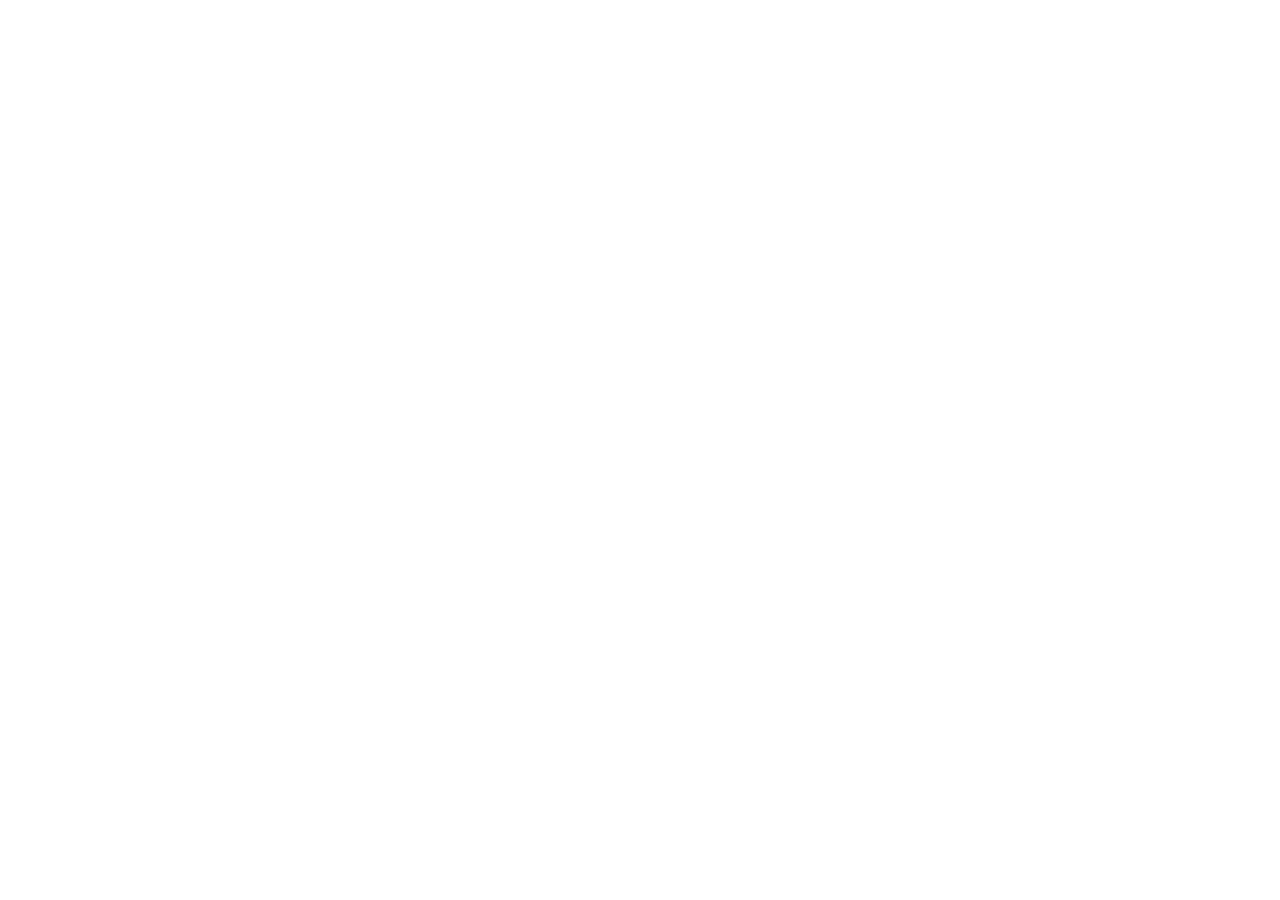
==== index.html @ b1fdbb2f "Publicar landing page Profinancis" ====
<!doctype html>
<html lang="es">
  <head>
    <meta charset="UTF-8" />
    <meta name="viewport" content="width=device-width, initial-scale=1.0" />
    <meta name="description" content="PROFINANCIS ofrece creditos, libranza, soluciones para docentes y pensionados, asesoria financiera y atencion personalizada en Barranquilla." />
    <meta name="theme-color" content="#6E35FF" />
    <meta property="og:title" content="PROFINANCIS | Soluciones financieras personalizadas" />
    <meta property="og:description" content="Haz realidad tus planes financieros con credito, asesoria y acompanamiento especializado." />
    <meta property="og:type" content="website" />
    <meta property="og:url" content="https://profinancis.com/" />
    <meta property="og:image" content="https://profinancis.com/profinancis-logo.png" />
    <meta property="og:site_name" content="PROFINANCIS" />
    <meta name="twitter:card" content="summary_large_image" />
    <meta name="twitter:title" content="PROFINANCIS | Soluciones financieras" />
    <meta name="twitter:description" content="Creditos, libranza y asesoria financiera personalizada para avanzar con confianza." />
    <meta name="twitter:image" content="https://profinancis.com/profinancis-logo.png" />
    <link rel="canonical" href="https://profinancis.com/" />
    <link rel="manifest" href="/LandingProfinancis/manifest.webmanifest" />
    <link rel="apple-touch-icon" href="/LandingProfinancis/profinancis-logo.png" />
    <link rel="icon" type="image/png" href="/LandingProfinancis/profinancis-logo.png" />
    <title>PROFINANCIS | Soluciones financieras</title>
    <script type="module" crossorigin src="/LandingProfinancis/assets/index-Ww2gBwvj.js"></script>
    <link rel="stylesheet" crossorigin href="/LandingProfinancis/assets/index-DFXgaShX.css">
  </head>
  <body>
    <div id="root"></div>
  </body>
</html>
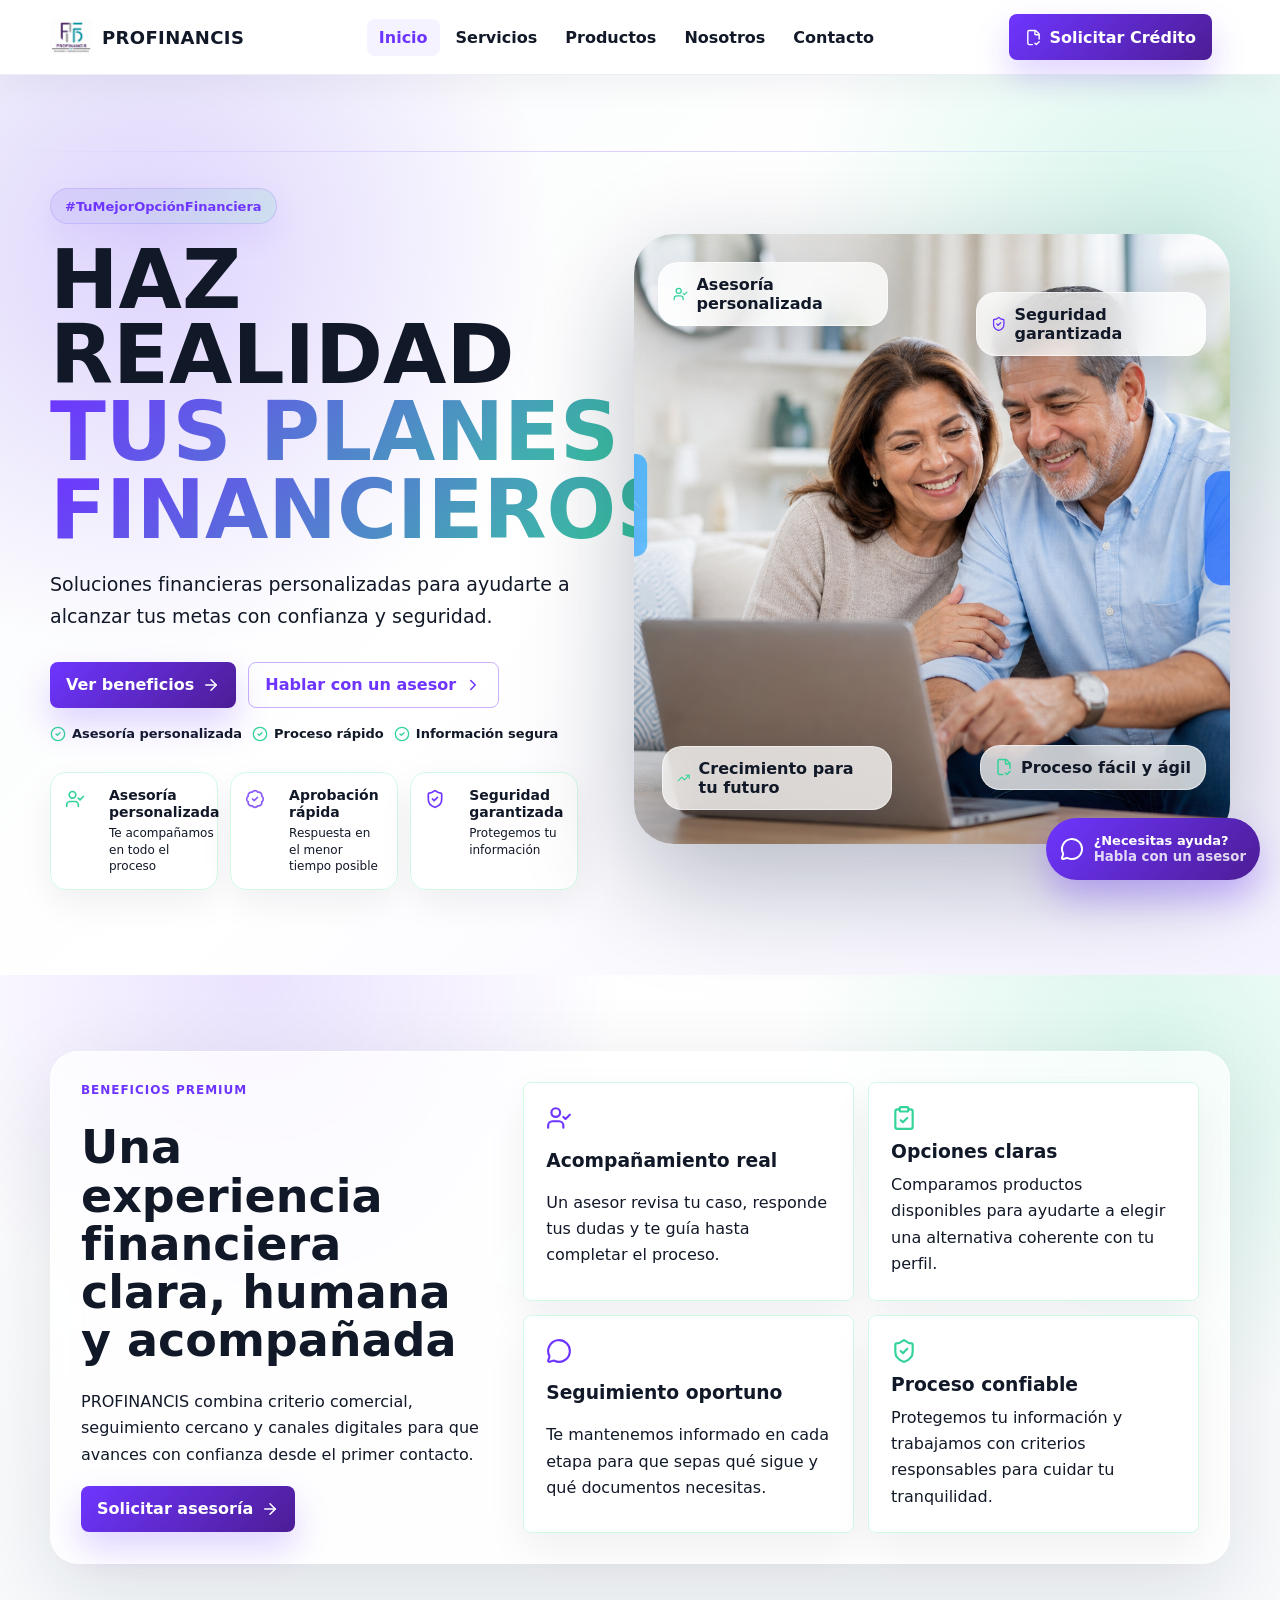
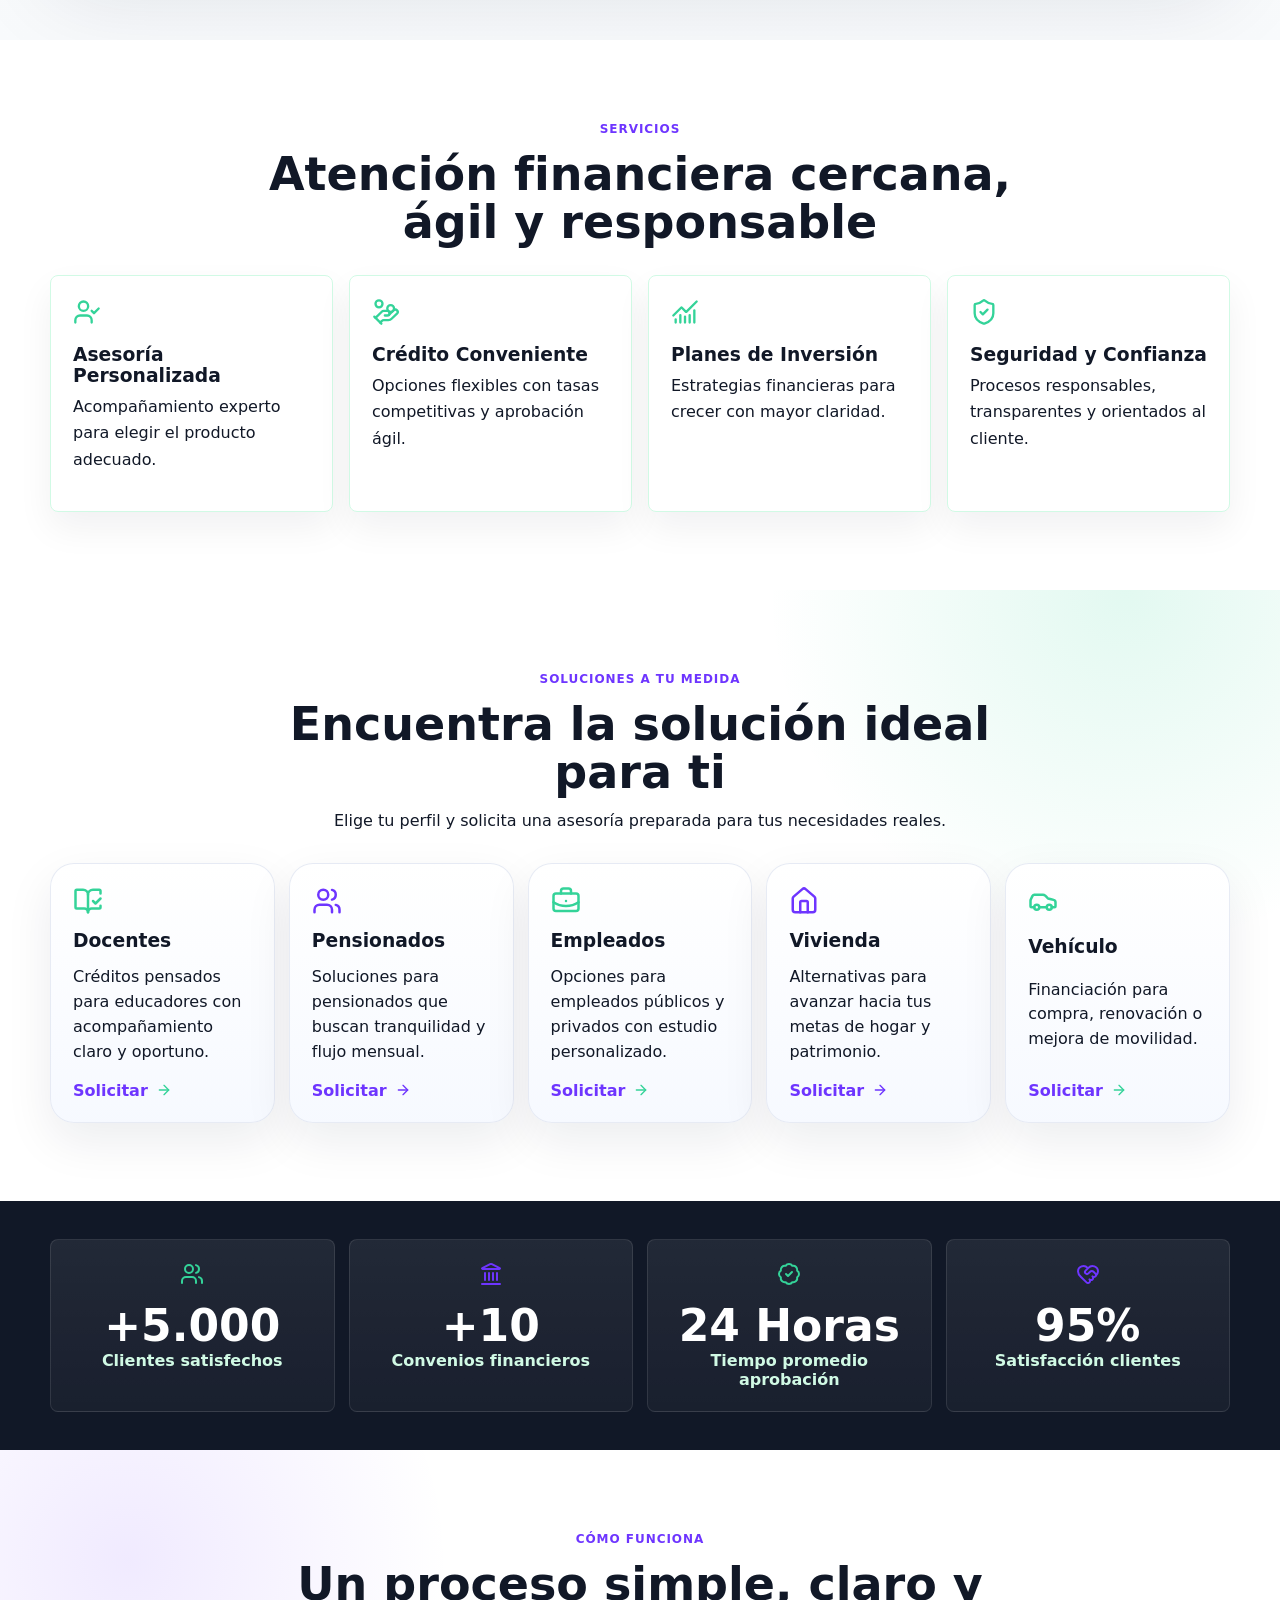
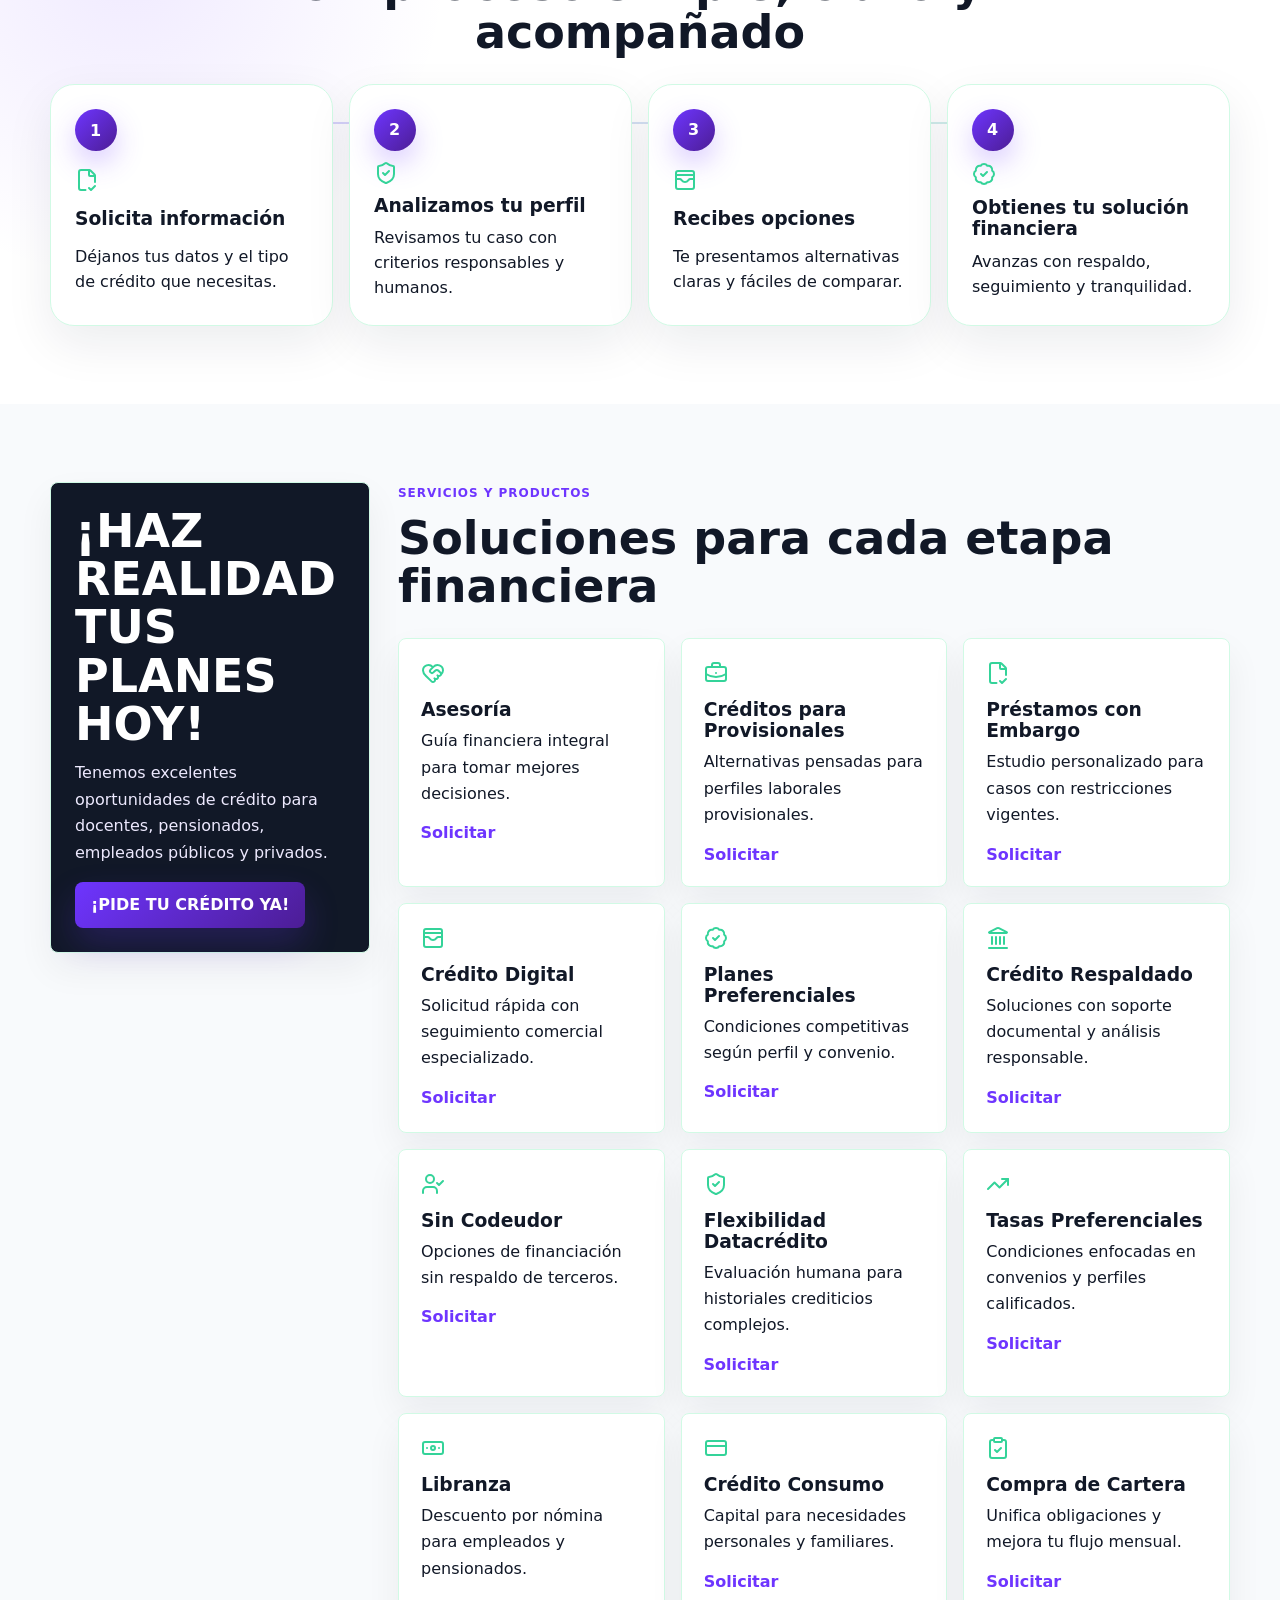
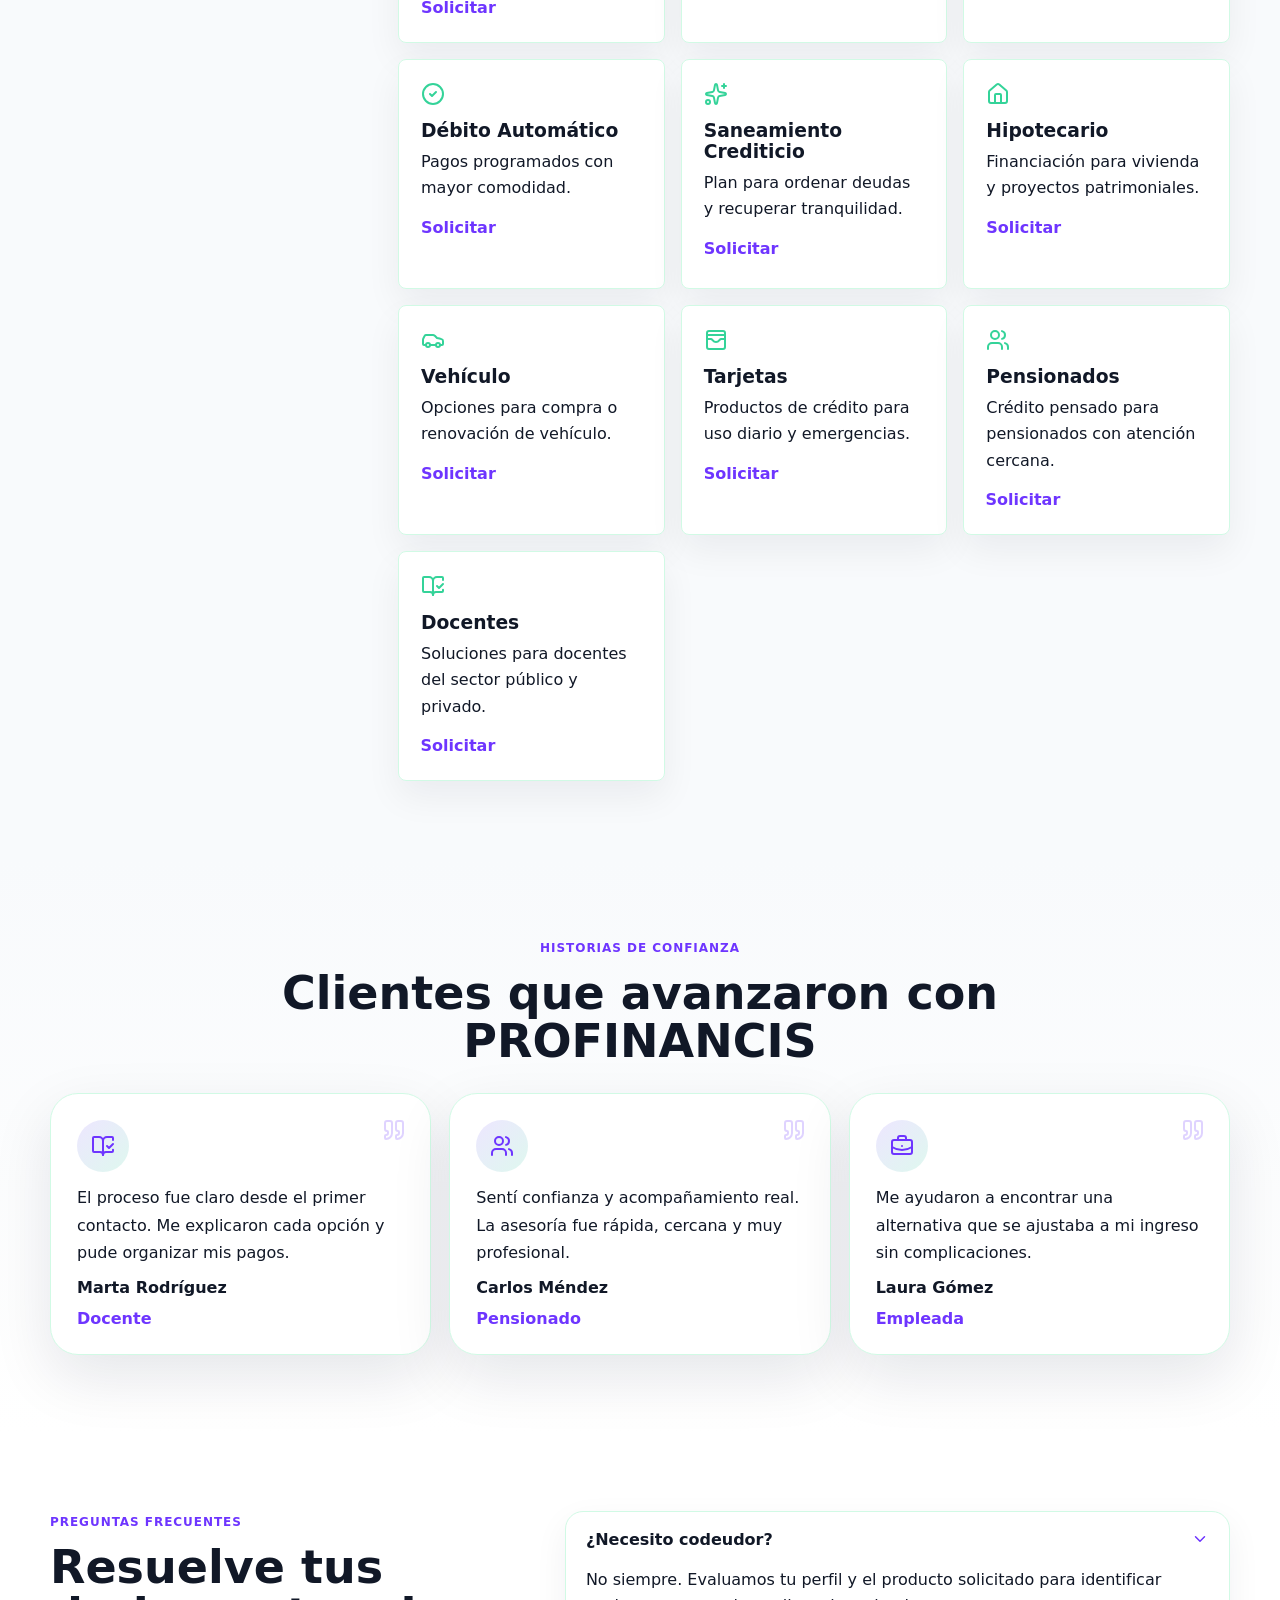
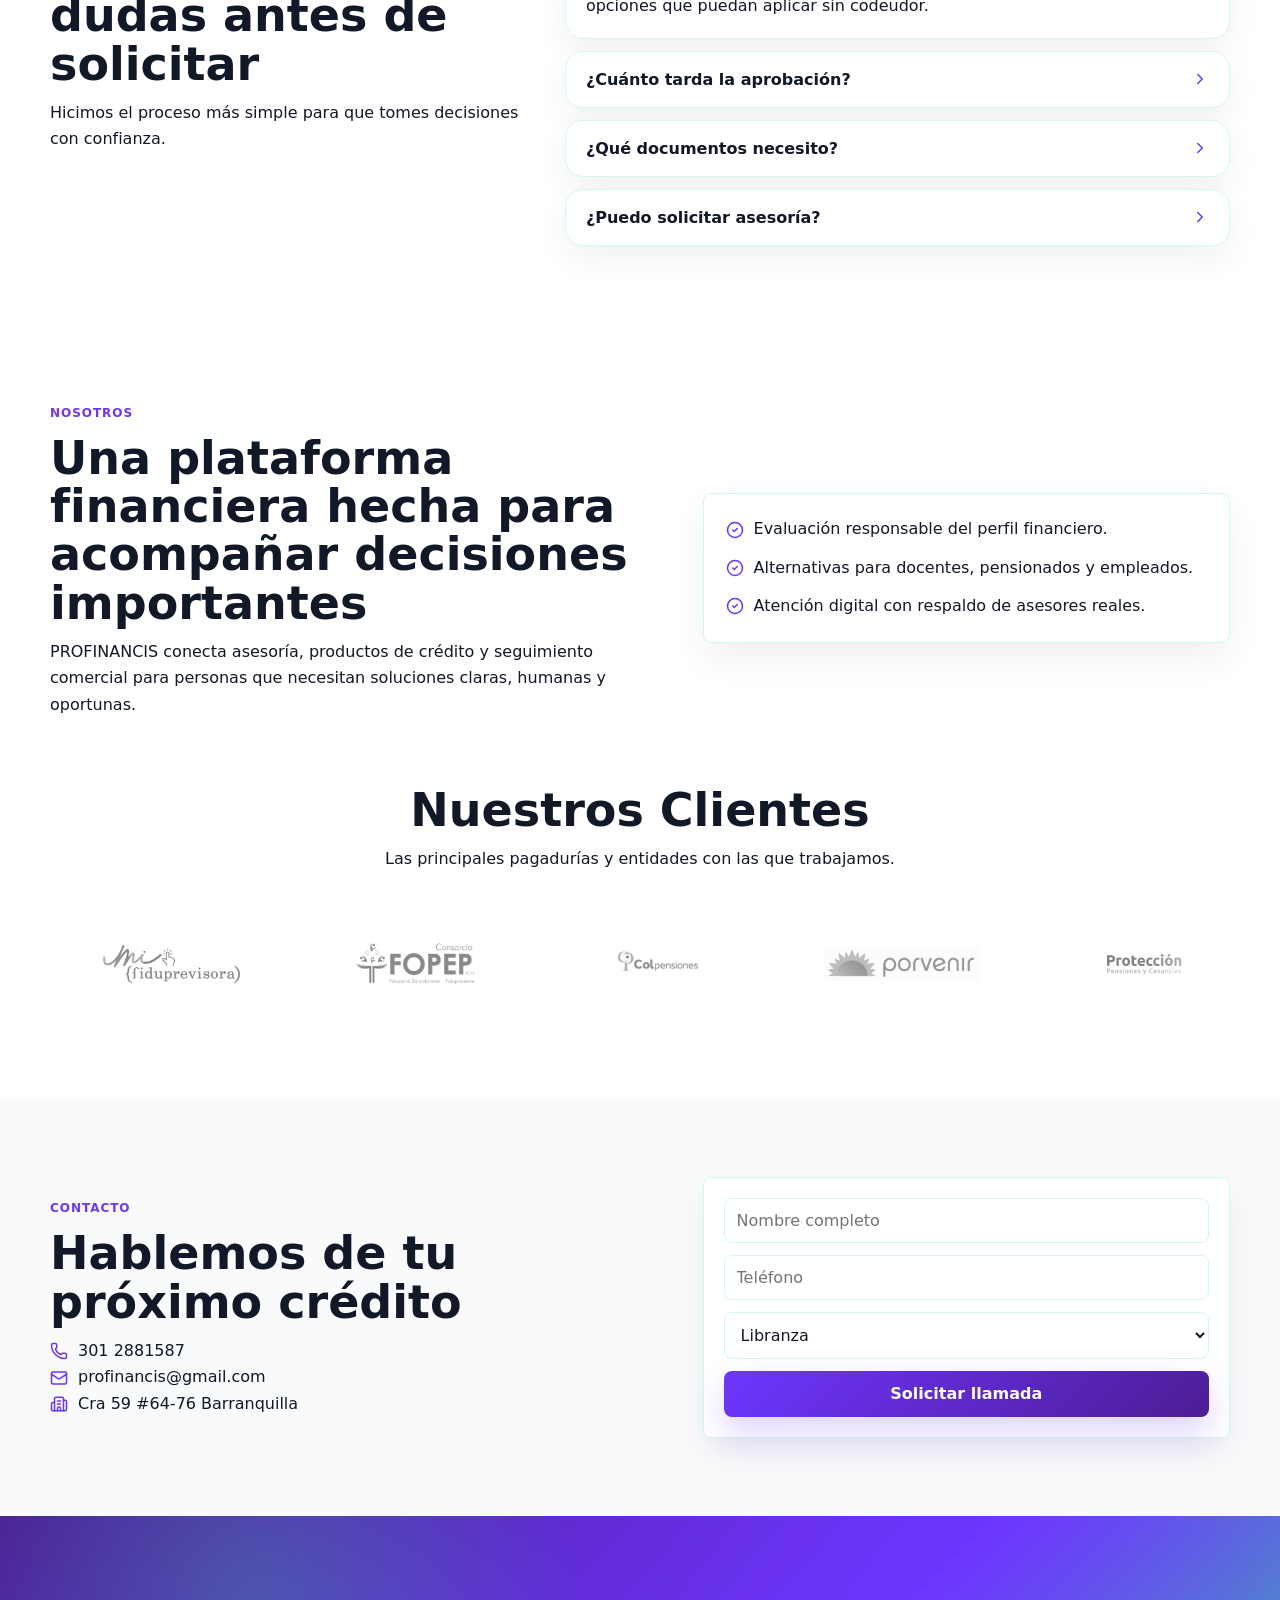
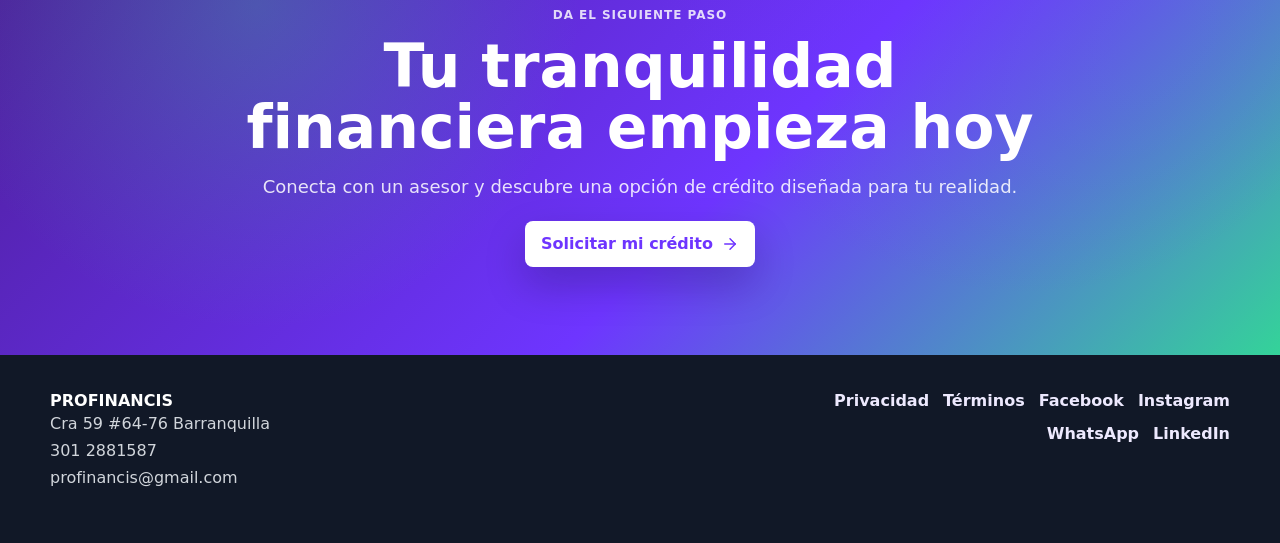
==== commit fb92037d: "Fix custom domain asset paths" ====
--- a/index.html
+++ b/index.html
@@ -16,12 +16,12 @@
     <meta name="twitter:description" content="Creditos, libranza y asesoria financiera personalizada para avanzar con confianza." />
     <meta name="twitter:image" content="https://profinancis.com/profinancis-logo.png" />
     <link rel="canonical" href="https://profinancis.com/" />
-    <link rel="manifest" href="/LandingProfinancis/manifest.webmanifest" />
-    <link rel="apple-touch-icon" href="/LandingProfinancis/profinancis-logo.png" />
-    <link rel="icon" type="image/png" href="/LandingProfinancis/profinancis-logo.png" />
+    <link rel="manifest" href="/manifest.webmanifest" />
+    <link rel="apple-touch-icon" href="/profinancis-logo.png" />
+    <link rel="icon" type="image/png" href="/profinancis-logo.png" />
     <title>PROFINANCIS | Soluciones financieras</title>
-    <script type="module" crossorigin src="/LandingProfinancis/assets/index-Ww2gBwvj.js"></script>
-    <link rel="stylesheet" crossorigin href="/LandingProfinancis/assets/index-DFXgaShX.css">
+    <script type="module" crossorigin src="/assets/index-Cp1Zaea9.js"></script>
+    <link rel="stylesheet" crossorigin href="/assets/index-DFXgaShX.css">
   </head>
   <body>
     <div id="root"></div>
--- a/assets/index-DFXgaShX.css
+++ b/assets/index-DFXgaShX.css
@@ -0,0 +1 @@
+:root{--bg:#f6f8fb;--panel:#fff;--ink:#111827;--muted:#64748b;--line:#e2e8f0;--brand:#6e35ff;--brand-strong:#4c1d95;--blue:#34d399;--accent:#34d399;--mint:#34d399;--mint-light:#6ee7b7;--mint-soft:#d1fae5;--soft:#f5f3ff;--radius:18px;--radius-sm:12px;--shadow:0 20px 52px #0f172a14;--shadow-soft:0 10px 28px #0f172a0f;--ease-out:cubic-bezier(.16, 1, .3, 1);--ease-standard:cubic-bezier(.2, 0, 0, 1);--motion-fast:.16s;--motion-medium:.26s}*{box-sizing:border-box}html{scroll-behavior:smooth}body{background:radial-gradient(circle at top left, #6e35ff1c, transparent 34%), radial-gradient(circle at top right, #34d3991f, transparent 34%), var(--bg);color:var(--ink);margin:0;font-family:Inter,ui-sans-serif,system-ui,-apple-system,BlinkMacSystemFont,Segoe UI,Arial,Helvetica,sans-serif}button,input,select,textarea{font:inherit}button,.buttonLink{background:linear-gradient(135deg, var(--brand), var(--mint));color:#fff;border-radius:var(--radius-sm);cursor:pointer;transition:transform var(--motion-fast) var(--ease-standard), box-shadow var(--motion-fast) var(--ease-standard), background var(--motion-fast) var(--ease-standard), border-color var(--motion-fast) var(--ease-standard);border:0;align-items:center;gap:8px;padding:11px 16px;font-weight:800;text-decoration:none;display:inline-flex;box-shadow:0 10px 22px #4c1d9529}button:hover,.buttonLink:hover{background:linear-gradient(135deg, var(--brand-strong), var(--brand));transform:translateY(-1px);box-shadow:0 14px 30px #4c1d9533}button:active,.buttonLink:active{transform:translateY(0)scale(.985)}button:disabled{opacity:.55;cursor:not-allowed}.iconButton{border-radius:7px;padding:8px}input,select,textarea{border:1px solid var(--line);border-radius:var(--radius-sm);min-width:0;color:var(--ink);outline-color:var(--brand);transition:border-color var(--motion-fast) var(--ease-standard), box-shadow var(--motion-fast) var(--ease-standard), background var(--motion-fast) var(--ease-standard);background:#fff;padding:12px 13px}input:focus,select:focus,textarea:focus{border-color:#6e35ff8c;box-shadow:0 0 0 4px #6e35ff1a}@keyframes ui-enter{0%{opacity:0;transform:translateY(10px)}to{opacity:1;transform:translateY(0)}}@keyframes ui-scale-in{0%{opacity:0;transform:scale(.985)}to{opacity:1;transform:scale(1)}}@keyframes ui-slide-right{0%{opacity:0;transform:translate(-8px)}to{opacity:1;transform:translate(0)}}@keyframes ui-slide-up{0%{opacity:0;transform:translateY(12px)}to{opacity:1;transform:translateY(0)}}@keyframes ui-pulse-soft{0%,to{box-shadow:0 8px 20px #0f172a0a}50%{box-shadow:0 14px 30px #6e35ff1f}}@keyframes bar-grow{0%{transform:scaleX(0)}to{transform:scaleX(1)}}.checkLine{align-items:center;gap:10px;min-height:42px;font-weight:800;display:flex}.checkLine input{width:auto;min-width:18px;height:18px}h1,h2,h3,h4,p{margin-top:0}h1{font-size:27px;line-height:1.1}h2{margin-bottom:6px}h3{align-items:center;gap:8px;margin-bottom:14px;display:flex}.eyebrow{color:#c4b5fd;text-transform:uppercase;letter-spacing:.08em;margin-bottom:10px;font-size:12px}.login{background:linear-gradient(135deg, #4c1d95f0, #6e35ffeb), var(--brand-strong);color:#fff;place-items:center;min-height:100vh;display:grid}.login section{width:min(420px,100vw - 32px)}.loginLogo{background:#fff;border-radius:10px;width:190px;max-width:70%;margin:0 auto 18px;padding:10px;display:block}.loginBox{color:var(--ink);background:#fff;border-radius:8px;gap:12px;padding:18px;display:grid;box-shadow:0 18px 50px #00000038}.login section,.loginBox{animation:ui-scale-in var(--motion-medium) var(--ease-out) both}.loginBox label{color:var(--muted);gap:6px;display:grid}.accessDenied{background:linear-gradient(135deg,#f8fafc,#f5f3ff);place-items:center;min-height:100vh;padding:24px;display:grid}.accessDeniedBox{text-align:center;border:1px solid var(--line);background:#fff;border-radius:8px;justify-items:center;gap:12px;width:min(520px,100%);padding:34px;display:grid;box-shadow:0 22px 60px #312e8124}.accessDeniedBox strong{color:var(--brand-strong);font-size:74px;line-height:1}.accessDeniedBox p{color:var(--ink);margin-bottom:0;font-size:18px}.accessDeniedBox span{color:var(--muted);margin-bottom:8px;font-weight:800}.accessIllustration{color:#fff;background:linear-gradient(135deg, var(--brand), var(--accent));border-radius:50%;place-items:center;width:120px;height:120px;display:grid;position:relative;box-shadow:0 18px 38px #6e35ff3d}.accessIllustration svg:last-child{background:#4c1d95;border-radius:50%;padding:5px;position:absolute;bottom:18px;right:18px}.layout{grid-template-columns:300px minmax(0,1fr);min-height:100vh;display:grid}.nav{color:#fff;background:radial-gradient(circle at 26% 0,#34d3993d,#0000 26%),linear-gradient(#25105d 0%,#4c1d95 48%,#6e35ff 100%);flex-direction:column;gap:12px;padding:28px 22px;display:flex;box-shadow:14px 0 42px #0f172a1f}.brand{grid-template-columns:64px 1fr;align-items:center;gap:14px;margin-bottom:14px;display:grid}.brand img{object-fit:contain;background:#fff;border-radius:18px;width:64px;height:64px;padding:6px;box-shadow:0 14px 30px #0000002e}.brand h1{margin-bottom:0;font-size:22px}.nav button{color:#f8fafc;min-height:54px;box-shadow:none;background:#ffffff12;border:1px solid #ffffff21;border-radius:16px;justify-content:flex-start;position:relative;overflow:hidden}.nav button svg{transition:transform var(--motion-fast) var(--ease-standard)}.nav button:hover{box-shadow:none;background:#ffffff24;transform:translate(2px)}.nav button:hover svg{transform:scale(1.05)}.nav button.active:before{content:"";width:3px;animation:ui-slide-right var(--motion-fast) var(--ease-out) both;background:#d1fae5;border-radius:999px;position:absolute;inset:10px auto 10px 8px}.navLink{color:#ede9fe;border:1px solid #ffffff2e;border-radius:16px;padding:13px 15px;font-weight:800;text-decoration:none}.nav button.active{background:linear-gradient(135deg,#7c3aed,#6e35ff 52%,#34d399);border-color:#ffffff47;box-shadow:0 14px 34px #1209403d}.session{color:#ede9fe;margin-top:auto;font-size:13px;line-height:1.5}.workspace{gap:32px;min-width:0;padding:28px clamp(24px,3vw,44px);display:grid;overflow-x:hidden}.workspace>*{animation:ui-enter var(--motion-medium) var(--ease-out) both}.top,.sectionHead{justify-content:space-between;align-items:center;gap:14px;display:flex}.top h2{letter-spacing:-.02em;margin-bottom:8px;font-size:30px}.top p{color:var(--muted);margin-bottom:0;font-size:16px}.topActions{flex-wrap:wrap;gap:12px;display:flex}.actions{flex-wrap:wrap;gap:8px;display:flex}.notificationBell{position:relative}.bellButton{width:44px;height:44px;position:relative}.bellButton b{color:#fff;background:#ef4444;border-radius:999px;place-items:center;min-width:21px;height:21px;padding:0 6px;font-size:11px;display:grid;position:absolute;top:-5px;right:-5px}.notificationPanel{z-index:25;border:1px solid var(--line);background:#fff;border-radius:8px;gap:14px;width:min(380px,100vw - 36px);max-height:min(680px,100vh - 120px);padding:18px;display:grid;position:absolute;top:calc(100% + 10px);right:0;overflow:auto;box-shadow:0 22px 70px #1e293b38}.notificationPanel h3{margin:0}.notificationPanel div{gap:7px;display:grid}.notificationPanel div>strong{color:var(--muted);text-transform:uppercase;letter-spacing:.04em;font-size:12px}.notificationPanel div>button{min-height:0;color:var(--ink);border:1px solid var(--line);box-shadow:none;background:#f8fafc;border-radius:8px;justify-items:start;gap:3px;padding:10px;display:grid}.toastStack{z-index:40;gap:12px;width:min(360px,100vw - 32px);display:grid;position:fixed;bottom:22px;right:22px}.toastCard{animation:ui-slide-up var(--motion-medium) var(--ease-out) both;background:#fff;border:1px solid #34d3996b;border-radius:8px;gap:6px;padding:16px;display:grid;position:relative;box-shadow:0 18px 54px #0f172a38}.toastCard .iconButton{position:absolute;top:8px;right:8px}.toastCard strong{color:var(--brand-strong)}.toastCard small{color:var(--muted)}.stats{grid-template-columns:repeat(7,minmax(110px,1fr));gap:16px;display:grid}.stat,.panel{border:1px solid var(--line);border-radius:var(--radius);box-shadow:var(--shadow-soft);min-width:0;animation:ui-enter var(--motion-medium) var(--ease-out) both;transition:transform var(--motion-medium) var(--ease-standard), box-shadow var(--motion-medium) var(--ease-standard), border-color var(--motion-medium) var(--ease-standard), background var(--motion-medium) var(--ease-standard);background:#ffffffeb}.stat{padding:22px}.stat:hover,.panel:hover{border-color:#6e35ff33;transform:translateY(-2px);box-shadow:0 18px 44px #4c1d951c}.stat span{color:var(--muted);text-transform:uppercase;letter-spacing:.04em;margin-bottom:10px;font-size:12px;font-weight:800;display:block}.stat strong{color:var(--brand-strong);letter-spacing:-.02em;transition:color var(--motion-fast) var(--ease-standard), opacity var(--motion-fast) var(--ease-standard);font-size:27px}.panel{padding:32px}.grid.two{grid-template-columns:minmax(0,1.2fr) minmax(0,.8fr);gap:28px;min-width:0;display:grid}.formGrid{grid-template-columns:repeat(3,minmax(0,1fr));gap:16px;display:grid}.clientEditForm{gap:18px;display:grid}.clientEditForm>h3{align-items:center;gap:8px;margin:0;display:flex}.clientEditForm .panel{padding:20px}.clientEditForm textarea{resize:vertical;width:100%}.clientEditForm .topActions{justify-content:flex-end}.inlineForm,.broadcast{grid-template-columns:1fr auto;align-items:center;gap:10px;display:grid}.broadcast{grid-template-columns:1fr 1fr auto}.importForm{grid-template-columns:repeat(2,minmax(0,1fr));gap:10px;display:grid}.importForm input[type=file],.importForm details,.importForm button{grid-column:1/-1}.importForm summary{cursor:pointer;color:var(--brand-strong);margin-bottom:10px;font-weight:700}.importWizard .stat strong{overflow-wrap:anywhere;font-size:18px}.importGrid{align-items:start}.mappingGrid,.filterGrid{grid-template-columns:repeat(2,minmax(0,1fr));gap:12px;display:grid}.mappingGrid label{color:var(--muted);gap:6px;font-size:13px;font-weight:800;display:grid}.filterGrid{grid-template-columns:repeat(2,minmax(0,1fr));margin:12px 0 16px}.compact{font-size:13px}.compactStats{grid-template-columns:repeat(3,minmax(90px,1fr));margin:12px 0}.preview{background:var(--soft);border:1px solid var(--line);border-radius:8px;margin-top:16px;padding:16px}.buttonPreview{width:100%;color:var(--brand);text-align:center;border-top:1px solid #e5e7eb;margin-top:8px;padding:10px 12px;font-weight:800;display:block}.interactivePreview{overflow:hidden}.interactivePreview img{object-fit:cover;border-radius:6px;width:100%;max-height:280px;margin:10px 0;display:block}.interactivePreview small{color:var(--muted);margin:8px 0;display:block}.miniList{gap:10px;max-height:430px;display:grid;overflow:auto}.miniList label{border-bottom:1px solid var(--line);align-items:center;gap:10px;padding-bottom:10px;display:flex}.conversationSuite{border:1px solid var(--line);min-height:calc(100vh - 170px);box-shadow:var(--shadow);animation:ui-scale-in var(--motion-medium) var(--ease-out) both;background:#fff;border-radius:24px;grid-template-columns:minmax(340px,.86fr) minmax(600px,1.65fr) minmax(360px,.9fr);gap:0;display:grid;overflow:hidden}.conversationListPanel,.chatPanel,.crmSidePanel{min-width:0;min-height:0}.conversationListPanel{border-right:1px solid var(--line);background:linear-gradient(#fff,#f8fafc);grid-template-rows:auto auto auto 1fr;gap:12px;padding:16px;display:grid}.conversationListHeader{justify-content:space-between;align-items:center;display:flex}.conversationListHeader h3{letter-spacing:-.01em;margin:0;font-size:20px}.conversationListHeader span,.conversationSide b{min-width:30px;color:var(--brand-strong);text-align:center;background:#ecfdf5;border-radius:999px;padding:5px 10px;font-size:12px;font-weight:900}.searchBox{border:1px solid var(--line);background:#fff;border-radius:16px;grid-template-columns:auto 1fr;align-items:center;gap:10px;min-height:40px;padding:9px 12px;display:grid;box-shadow:0 8px 20px #0f172a0a}.searchBox input{background:0 0;border:0;outline:0;padding:0}.conversationFilters{grid-template-columns:repeat(4,1fr);gap:8px;display:grid}.conversationFilters button{min-height:32px;color:var(--brand-strong);border:1px solid var(--line);box-shadow:none;background:#fff;border-radius:999px;justify-content:center;padding:6px 9px}.conversationFilters button.active{background:linear-gradient(135deg, var(--brand), var(--mint));color:#fff}.conversationList{align-content:start;gap:8px;padding:2px 6px 2px 2px;display:grid;overflow:auto}.conversationItem{width:100%;min-height:72px;color:var(--ink);border:1px solid var(--line);text-align:left;animation:ui-enter var(--motion-medium) var(--ease-out) both;transition:transform var(--motion-medium) var(--ease-standard), border-color var(--motion-medium) var(--ease-standard), background var(--motion-medium) var(--ease-standard), box-shadow var(--motion-medium) var(--ease-standard);background:#fff;border-radius:14px;grid-template-columns:auto 1fr auto;gap:11px;padding:10px 12px;display:grid;position:relative;box-shadow:0 4px 14px #0f172a0a}.conversationItem:hover,.conversationItem.active{color:var(--ink);background:#fbfaff;border-color:#6e35ff57;transform:translateY(-1px);box-shadow:0 10px 22px #4c1d9514}.conversationItem.active:before{content:"";background:linear-gradient(180deg, var(--brand), var(--accent));border-radius:999px;width:3px;position:absolute;inset:12px auto 12px 8px}.avatar{background:linear-gradient(135deg, var(--brand), var(--mint));color:#fff;border-radius:50%;place-items:center;width:42px;height:42px;font-weight:900;display:inline-grid;box-shadow:0 10px 22px #4c1d952e}.avatar.large{width:42px;height:42px}.avatar.xlarge{width:68px;height:68px;font-size:20px}.conversationMeta{gap:3px;min-width:0;display:grid}.conversationMeta strong,.conversationMeta small{text-overflow:ellipsis;white-space:nowrap;overflow:hidden}.conversationMeta strong{font-size:15px}.conversationMeta small{color:#475569;font-size:13px}.conversationMeta em{color:var(--brand-strong);background:#f5f3ff;border-radius:999px;justify-self:start;padding:2px 8px;font-size:10px;font-style:normal;font-weight:900}.conversationSide{color:var(--muted);align-content:start;justify-items:end;gap:6px;font-size:11px;display:grid}.chatPanel{background:#eef2f7;grid-template-rows:auto 1fr auto;display:grid}.chatHeader{border-bottom:1px solid var(--line);background:#fffffff5;grid-template-columns:auto minmax(130px,1fr) minmax(230px,auto);align-items:center;gap:12px;min-height:64px;padding:10px 16px;display:grid}.chatHeader h3,.chatHeader p{margin:0}.chatHeader h3{letter-spacing:-.01em;font-size:18px}.chatHeader p{color:var(--muted);margin-top:2px;font-size:12px}.chatHeaderActions{justify-content:flex-end;align-items:center;gap:8px;min-width:0;display:flex}.chatHeaderActions select{width:142px;min-height:38px;padding:8px 10px}.chatHeaderActions button{white-space:nowrap;min-height:38px;padding:8px 11px}.chatMessages{scroll-behavior:smooth;background:radial-gradient(circle at 20% 18%,#6e35ff0e,#0000 28%),radial-gradient(circle at 82% 8%,#34d39914,#0000 24%),linear-gradient(#f8fafc,#eef2f7);align-content:start;gap:4px;padding:14px 22px;display:grid;overflow:auto}.chatBubble{border:1px solid var(--line);width:-moz-fit-content;width:fit-content;max-width:min(68%,620px);animation:messageIn var(--motion-fast) var(--ease-out) both;transition:transform var(--motion-fast) var(--ease-standard), box-shadow var(--motion-fast) var(--ease-standard);border-radius:8px;padding:6px 9px 5px;box-shadow:0 3px 8px #1118270b}.chatBubble:hover{transform:translateY(-1px);box-shadow:0 8px 18px #11182712}.chatBubble p{white-space:pre-wrap;overflow-wrap:anywhere;margin:0;font-size:14px;line-height:1.35}.chatBubble small{color:#64748b;text-align:right;margin-top:2px;font-size:10px;line-height:1.2;display:block}.chatBubble.inbound{background:#fff;border-top-left-radius:2px;justify-self:start}.chatBubble.outbound{background:#dcfce7;border-color:#bbf7d0;border-top-right-radius:2px;justify-self:end}@keyframes messageIn{0%{opacity:0;transform:translateY(7px)scale(.992)}to{opacity:1;transform:translateY(0)scale(1)}}.chatComposer{border-top:1px solid var(--line);background:#fff;gap:8px;padding:10px 14px;display:grid}.composerTools{align-items:center;gap:7px;display:flex;overflow-x:auto}.composerTools button{border-radius:10px;justify-content:center;width:34px;height:34px;padding:0}.attachmentNotice{color:var(--brand-strong);font-weight:800}.composerForm{grid-template-columns:1fr auto;gap:8px;display:grid}.composerForm input{border-radius:999px;min-height:42px;padding-inline:16px}.crmSidePanel{border-left:1px solid var(--line);background:linear-gradient(#fff,#f8fafc);align-content:start;gap:12px;padding:14px;display:grid;overflow:auto}.crmProfile{border:1px solid var(--line);text-align:center;animation:ui-enter var(--motion-medium) var(--ease-out) both;background:#fff;border-radius:16px;justify-items:center;gap:6px;padding:14px;display:grid;box-shadow:0 8px 20px #0f172a0b}.crmProfile h3,.crmProfile p{margin:0}.crmProfile h3{font-size:18px}.crmProfile p{color:var(--muted);font-size:13px}.crmSection{border:1px solid var(--line);animation:ui-enter var(--motion-medium) var(--ease-out) both;transition:transform var(--motion-fast) var(--ease-standard), box-shadow var(--motion-fast) var(--ease-standard);background:#fff;border-radius:16px;gap:10px;padding:14px;display:grid;box-shadow:0 8px 20px #0f172a0a}.crmSection:hover{transform:translateY(-1px);box-shadow:0 14px 28px #4c1d9514}.crmSection h4{color:var(--brand-strong);letter-spacing:.02em;text-transform:uppercase;margin:0;font-size:13px;font-weight:950}.crmFacts{grid-template-columns:repeat(2,minmax(0,1fr));gap:8px;display:grid}.crmFacts span{border:1px solid var(--line);min-height:58px;color:var(--muted);box-shadow:none;background:#f8fafc;border-radius:12px;gap:4px;padding:9px 10px;font-size:11px;font-weight:800;display:grid}.crmFacts strong{color:var(--ink);overflow-wrap:anywhere;font-size:13px;line-height:1.2}.compactCrmFacts{grid-template-columns:repeat(2,minmax(0,1fr))}.quickActions{grid-template-columns:repeat(2,minmax(0,1fr));gap:8px;display:grid}.quickActions button{text-align:center;border-radius:12px;justify-content:center;min-height:42px;padding:9px;font-size:12px}.crmBlocks{gap:8px;display:grid}.crmBlocks details{border:1px solid var(--line);box-shadow:none;background:#f8fafc;border-radius:12px;padding:10px 12px}.crmBlocks summary{cursor:pointer;color:var(--brand-strong);font-size:13px;font-weight:900}.crmBlocks ul{margin:8px 0 0;padding-left:18px}.crmBlocks textarea{resize:vertical;width:100%;min-height:74px;margin-top:10px}.reply{grid-template-columns:1fr auto;gap:12px;margin-top:14px;display:grid}pre{white-space:pre-wrap;border:1px solid var(--line);background:#f8f7ff;border-radius:16px;max-height:420px;padding:16px;overflow:auto}.tableWrap{border:1px solid var(--line);border-radius:18px;overflow:auto}table{border-collapse:collapse;width:100%;min-width:760px}th,td{text-align:left;border-bottom:1px solid var(--line);padding:13px 14px;font-size:14px}th{color:#373062;background:#eef2ff}tbody tr{animation:ui-enter var(--motion-medium) var(--ease-out) both;transition:background var(--motion-fast) var(--ease-standard), transform var(--motion-fast) var(--ease-standard)}tr:hover td{background:#f8f7ff}tbody tr:hover{transform:translate(1px)}.kanban{grid-template-columns:repeat(5,minmax(260px,1fr));gap:18px;padding-bottom:12px;display:grid;overflow-x:auto}.kanbanCol{border:1px solid var(--line);min-height:240px;transition:border-color var(--motion-fast) var(--ease-standard), box-shadow var(--motion-fast) var(--ease-standard), transform var(--motion-fast) var(--ease-standard);background:linear-gradient(#fff,#f8fafc);border-radius:20px;padding:18px;box-shadow:0 10px 26px #0f172a0d}.kanbanCol h4{color:#373062;justify-content:space-between;align-items:center;gap:10px;margin-bottom:16px;font-size:14px;display:flex}.kanbanCol.dropReady,.funnelCol.dropReady{border-color:var(--accent);transform:translateY(-1px);box-shadow:inset 0 0 0 2px #34d39952,0 18px 38px #34d3991f}.leadCard{border:1px solid var(--line);border-left:4px solid var(--accent);cursor:grab;background:#fff;border-radius:16px;margin-bottom:12px;padding:15px;transition:transform .18s,opacity .18s,box-shadow .18s;box-shadow:0 8px 20px #0f172a0a}.leadCard:hover{transform:translateY(-2px);box-shadow:0 14px 30px #4c1d951a}.leadCard.dragging,.funnelCard.dragging{opacity:.72;transform:scale(.985)rotate(.45deg);box-shadow:0 22px 44px #4c1d9529}.leadCard.saving,.funnelCard.saving{cursor:wait;box-shadow:0 10px 24px #4c1d9524}.leadCard small{color:var(--muted);margin-top:4px;display:block}.funnelView{gap:24px;display:grid}.funnelKanban{grid-template-columns:repeat(10,minmax(280px,1fr));gap:18px;padding-bottom:12px;display:grid;overflow-x:auto}.funnelCol{border:1px solid var(--line);min-height:420px;transition:border-color var(--motion-fast) var(--ease-standard), box-shadow var(--motion-fast) var(--ease-standard), transform var(--motion-fast) var(--ease-standard);background:linear-gradient(#fff,#f8fafc);border-radius:20px;padding:18px;box-shadow:0 10px 26px #0f172a0d}.funnelCol h4{color:#373062;justify-content:space-between;align-items:center;gap:8px;min-height:38px;margin-bottom:16px;font-size:14px;display:flex}.funnelCol h4 span{border:1px solid var(--line);background:#fff;border-radius:999px;padding:2px 8px}.funnelCard{text-align:left;width:100%;color:var(--ink);border:1px solid var(--line);border-left:4px solid var(--accent);cursor:grab;background:#fff;border-radius:16px;gap:5px;margin-bottom:12px;padding:15px;transition:transform .18s,opacity .18s,box-shadow .18s,border-color .18s;display:grid;box-shadow:0 8px 20px #0f172a0a}.funnelCard:hover{color:var(--ink);background:#fbfaff;transform:translateY(-1px);box-shadow:0 14px 30px #4c1d9517}.funnelCard strong{font-size:15px}.funnelCard small,.funnelCard span{color:var(--muted);font-size:13px;line-height:1.35}.funnelCard em{color:var(--brand-strong);background:#ede9fe;border-radius:999px;justify-self:start;padding:5px 10px;font-size:11px;font-style:normal;font-weight:900}.savingPill{color:#047857;background:#ecfdf5;border-radius:999px;justify-self:start;align-items:center;gap:5px;padding:4px 8px;font-size:11px;font-weight:900;display:inline-flex}.mapCanvas{z-index:1;opacity:0;background:#eef2ff;width:100%;height:720px;min-height:720px;transition:opacity .35s;position:relative;overflow:hidden}.miniProgress{border:1px solid var(--line);background:#eef2ff;border-radius:999px;width:100%;height:8px;margin-top:6px;display:block;overflow:hidden}.miniProgress i{background:linear-gradient(135deg, var(--mint), var(--brand));transform-origin:0;height:100%;animation:bar-grow var(--motion-medium) var(--ease-out) both;display:block}.list{gap:8px;margin:12px 0 0;padding:0;list-style:none;display:grid}.list li{border-bottom:1px solid var(--line);color:#435257;animation:ui-enter var(--motion-medium) var(--ease-out) both;padding-bottom:8px}.profile strong{font-size:18px}.stateBox,.emptyState,.formStatus{border:1px solid var(--line);color:var(--muted);animation:ui-enter var(--motion-medium) var(--ease-out) both;background:#fff;border-radius:8px;align-items:center;gap:8px;padding:14px;display:flex;position:relative;overflow:hidden}.stateBox:after{content:"";animation:skeleton-sweep 1.4s var(--ease-standard) infinite;background:linear-gradient(90deg,#0000,#6e35ff12,#0000);position:absolute;inset:0;transform:translate(-100%)}.errorBox{color:#4c1d95;background:#f5f3ff;border-color:#8b5cf6}.spin{animation:.85s linear infinite spin}@keyframes spin{to{transform:rotate(360deg)}}@keyframes skeleton-sweep{to{transform:translate(100%)}}.badge{border:1px solid var(--line);color:#373062;background:#eef2ff;border-radius:999px;align-items:center;padding:4px 8px;font-size:12px;font-weight:700;display:inline-flex}.badge.ok{color:#111827;background:#d1fae5;border-color:#6ee7b7}.badge.warn{color:#4c1d95;background:#f5f3ff;border-color:#8b5cf6}.pager{justify-content:flex-end;align-items:center;gap:10px;margin-top:12px;display:flex}.barRow{grid-template-columns:minmax(130px,1fr) 2fr auto;align-items:center;gap:10px;margin-bottom:10px;display:grid}.barRow div{border:1px solid var(--line);background:#eef2ff;border-radius:999px;height:12px;overflow:hidden}.barRow i{background:linear-gradient(135deg, var(--brand), var(--accent));transform-origin:0;height:100%;animation:bar-grow var(--motion-medium) var(--ease-out) both;display:block}.modalBackdrop{z-index:30;animation:ui-scale-in var(--motion-fast) var(--ease-out) both;background:#0f172a6b;place-items:center;padding:18px;display:grid;position:fixed;inset:0}.modal{border:1px solid var(--line);width:min(980px,100%);max-height:calc(100vh - 36px);animation:ui-scale-in var(--motion-medium) var(--ease-out) both;background:#fff;border-radius:8px;padding:18px;overflow:auto;box-shadow:0 22px 70px #1e293b47}.modal header{justify-content:space-between;align-items:center;gap:12px;margin-bottom:12px;display:flex}.modal header h3{margin:0}.segmented{border:1px solid var(--line);background:#f5f3ff;border-radius:8px;grid-template-columns:repeat(2,minmax(0,1fr));gap:8px;padding:6px;display:grid}.segmented button{color:var(--brand-strong);box-shadow:none;background:0 0;justify-content:center}.segmented button.active{color:#fff;background:linear-gradient(135deg, var(--brand), var(--accent))}.checkRow{align-items:center;gap:10px;font-weight:800;grid-template-columns:none!important;display:flex!important}.diffusionStudio{grid-template-columns:minmax(280px,.86fr) minmax(360px,1.3fr) minmax(300px,.9fr);align-items:start;gap:32px;display:grid}.diffusionConfig,.diffusionSummary,.diffusionPreviewPanel{gap:18px;display:grid}.diffusionConfig label,.buttonEditor label{color:var(--ink);gap:8px;font-weight:800;display:grid}.buttonEditor{border:1px solid var(--line);box-shadow:inset 4px 0 0 var(--mint);background:#fff;border-radius:8px;gap:12px;padding:16px;display:grid}.diffusionPreviewPanel{background:radial-gradient(circle at 50% 0,#34d3992e,#0000 32%),linear-gradient(#fff,#f8fafc);justify-items:center;min-height:720px}.phonePreview{background:#efeae2;border:10px solid #111827;border-radius:34px;width:min(390px,100%);min-height:640px;padding:14px;box-shadow:0 28px 70px #11182738}.phoneTop{color:#fff;background:linear-gradient(135deg, var(--brand-strong), var(--brand));border-radius:20px 20px 8px 8px;align-items:center;gap:10px;min-height:48px;margin:-2px -2px 16px;padding:10px 12px;font-weight:900;display:flex}.phoneTop span{background:var(--mint);border-radius:50%;width:30px;height:30px}.whatsappMessage{background:#fff;border-radius:8px;gap:8px;width:88%;margin-left:auto;padding:8px;display:grid;box-shadow:0 8px 20px #1118271a}.whatsappMessage img{object-fit:cover;border-radius:6px;width:100%;max-height:260px}.whatsappMessage p{color:var(--ink);white-space:pre-wrap;margin:0;line-height:1.5}.whatsappMessage small{color:#6b7280;font-weight:800}.recipientsList{max-height:360px;padding-right:4px}.recipientsList label{border:1px solid var(--line);background:#fff;border-radius:8px;padding:10px}.recipientsList span{gap:2px;display:grid}.recipientsList small{color:#6b7280;font-size:12px}.sendSummary{border:1px solid var(--line);background:linear-gradient(#f5f3ff,#fff);border-radius:8px;gap:14px;padding:18px;display:grid}.sendSummary p{justify-content:space-between;gap:12px;margin:0;display:flex}.sendSummary button{justify-content:center;min-height:48px}.mapStudio{gap:24px;display:grid}.mapToolbar{border:1px solid var(--line);background:#ffffffeb;border-radius:8px;justify-content:space-between;align-items:center;gap:18px;padding:20px 24px;display:flex;box-shadow:0 18px 44px #4c1d9514}.mapToolbar h3{margin:0}.mapSearch{grid-template-columns:minmax(180px,1fr) minmax(190px,1fr) auto;gap:12px;min-width:min(680px,100%);display:grid}.mapFrame{border:1px solid var(--line);background-color:#f8fafc;background-image:linear-gradient(90deg,#6e35ff14 1px,#0000 1px),linear-gradient(#34d39914 1px,#0000 1px),none;background-position:0 0,0 0,0 0;background-repeat:repeat,repeat,repeat;background-size:36px 36px;background-attachment:scroll,scroll,scroll;background-origin:padding-box,padding-box,padding-box;background-clip:border-box,border-box,border-box;border-radius:8px;width:100%;min-height:720px;position:relative;overflow:hidden;box-shadow:0 24px 70px #1118271f}.mapFrame.tilesReady .mapCanvas{opacity:1}.mapFrame.tilesLoading .leaflet-control-container{opacity:0;pointer-events:none}.mapSkeleton{z-index:450;color:var(--brand-strong);background:radial-gradient(circle at 50% 42%,#ffffffeb,#ffffffc7 34%,#f8fafc9e),linear-gradient(90deg,#6e35ff1a 1px,#0000 1px) 0 0/42px 42px,linear-gradient(#34d3991f 1px,#0000 1px) 0 0/42px 42px,#f8fafc;place-content:center;justify-items:center;gap:10px;transition:opacity .25s;display:grid;position:absolute;inset:0}.mapSkeleton strong{font-size:18px}.mapSkeleton span{color:#6b7280;font-weight:800}.mapFloatingPanel{z-index:500;border:1px solid var(--line);-webkit-backdrop-filter:blur(14px);backdrop-filter:blur(14px);background:#fffffff0;border-radius:8px;gap:16px;width:min(340px,100% - 48px);padding:20px;display:grid;position:absolute;top:24px;left:24px;box-shadow:0 22px 58px #1118272e}.mapLegend,.cityList{gap:10px;display:grid}.mapLegend span{align-items:center;gap:8px;font-weight:800;display:flex}.mapLegend i{border-radius:50%;width:12px;height:12px;display:inline-block}.mintDot{background:var(--mint)}.purpleDot{background:var(--brand)}.darkDot{background:var(--brand-strong)}.cityList article{border-top:1px solid var(--line);justify-content:space-between;gap:10px;padding:10px 0;display:flex}.cityList span{color:#6b7280;font-weight:800}.geoWarning{color:#92400e;background:#fffbeb;border:1px solid #fde68a;border-radius:8px;margin:0;padding:10px 12px;font-size:12px;font-weight:800;line-height:1.35}.mapStatsPanel{padding-top:24px}.leaflet-tooltip.clusterCount{box-shadow:none;color:#fff;pointer-events:none;background:0 0;border:0;font-size:12px;font-weight:950;line-height:1}.leaflet-tooltip.clusterCount:before{display:none}.cityCoverageMarker{filter:drop-shadow(0 10px 18px #4c1d9547);animation:.28s ease-out both mapPulseIn}@keyframes mapPulseIn{0%{opacity:.55;transform:scale(.82)}to{opacity:1;transform:scale(1)}}.mapPopup{gap:5px;min-width:180px;display:grid}.mapPopup strong{color:#111827;font-size:15px}.mapPopup span{color:#6b7280}.mapPopup em{color:var(--brand-strong);background:#f5f3ff;border-radius:999px;justify-self:start;padding:3px 8px;font-style:normal;font-weight:800}.mapPopup div{color:#4b5563;gap:3px;font-weight:800;display:grid}.mapPopup small{display:block}@media (max-width:1500px){.conversationSuite{grid-template-columns:minmax(320px,.85fr) minmax(540px,1.55fr) minmax(330px,.85fr)}.workspace{padding-inline:24px}}@media (max-width:1280px){.layout{grid-template-columns:270px minmax(0,1fr)}.nav{padding:22px 16px}.conversationSuite{grid-template-columns:minmax(310px,.9fr) minmax(520px,1.6fr)}.crmSidePanel{border-left:0;border-top:1px solid var(--line);grid-column:1/-1;grid-template-columns:minmax(260px,.55fr) 1fr;align-items:start}.crmProfile{align-self:start}.crmFacts{grid-template-columns:repeat(4,minmax(0,1fr))}.quickActions,.crmBlocks{grid-column:1/-1}}@media (max-width:1100px){.layout{grid-template-columns:1fr}.nav{position:static}.stats{grid-template-columns:repeat(2,1fr)}.grid.two,.formGrid,.broadcast,.inlineForm,.importForm,.mappingGrid,.filterGrid,.inbox,.reply,.diffusionStudio,.mapSearch,.conversationSuite{grid-template-columns:1fr}.conversationSuite{min-height:auto;overflow:visible}.conversationListPanel,.chatPanel,.crmSidePanel{border:0;border-bottom:1px solid var(--line)}.conversationList{max-height:360px}.chatPanel{min-height:620px}.chatHeader{grid-template-columns:auto 1fr auto}.crmSidePanel{grid-template-columns:1fr}.crmFacts{grid-template-columns:repeat(2,minmax(0,1fr))}.top,.sectionHead{flex-direction:column;align-items:flex-start}.mapToolbar{flex-direction:column;align-items:stretch}.mapFloatingPanel{width:auto;margin:16px;position:relative;top:auto;left:auto}.mapFrame{display:grid}}@media (max-width:720px){.workspace{gap:22px;padding:18px}.nav{gap:9px}.nav button{min-height:48px}.conversationListPanel,.chatComposer,.crmSidePanel{padding:12px}.chatHeader{grid-template-columns:auto 1fr;padding:10px 12px}.chatHeaderActions{grid-column:1/-1}.chatMessages{gap:4px;padding:12px}.chatBubble{max-width:88%}.composerForm,.crmFacts,.quickActions,.stats{grid-template-columns:1fr}}.lp{--lp-purple:#6e35ff;--lp-purple-dark:#4c1d95;--lp-purple-light:#8b5cf6;--lp-mint:#34d399;--lp-mint-light:#6ee7b7;--lp-mint-soft:#d1fae5;--lp-ink:#111827;--lp-muted:#111827;--lp-line:#d1fae5;--lp-soft:#f8fafc;--lp-footer:#111827;min-height:100vh;color:var(--lp-ink);background:#fff;overflow-x:clip}.lp *{scroll-margin-top:92px}.lp-container{width:min(1180px,100% - 40px);margin:0 auto}.lp-header{z-index:20;-webkit-backdrop-filter:blur(22px);backdrop-filter:blur(22px);background:#ffffffdb;border-bottom:1px solid #e5e9f3b8;grid-template-columns:auto 1fr auto auto;align-items:center;gap:18px;padding:14px max(20px,50vw - 590px);display:grid;position:sticky;top:0;box-shadow:0 10px 34px #08152f0d}.lp-brand{color:var(--lp-ink);align-items:center;gap:10px;text-decoration:none;display:inline-flex}.lp-brand img{object-fit:contain;border-radius:8px;width:42px;height:42px}.lp-brand strong{letter-spacing:.02em;font-size:18px}.lp-header nav{justify-self:center;gap:4px;display:flex}.lp-header nav button,.lp-product button,.lp-icon,.lp-menu{color:var(--lp-muted);box-shadow:none;background:0 0;border:0}.lp-header nav button{border-radius:8px;padding:9px 12px;font-weight:800}.lp-header nav button:hover,.lp-header nav button.active{color:var(--lp-purple);background:#f5f3ff}.lp-primary,.lp-secondary{cursor:pointer;border:0;border-radius:8px;justify-content:center;align-items:center;gap:8px;min-height:46px;padding:12px 16px;font-weight:900;text-decoration:none;display:inline-flex}.lp-primary{color:#fff;background:linear-gradient(135deg, var(--lp-purple), var(--lp-purple-dark));position:relative;overflow:hidden;box-shadow:0 16px 34px #6e35ff38}.lp-primary:after{content:"";background:linear-gradient(90deg,#0000,#ffffff52,#0000);transition:transform .55s;position:absolute;inset:0;transform:translate(-120%)skew(-18deg)}.lp-primary:hover:after{transform:translate(120%)skew(-18deg)}.lp-primary:hover{transform:translateY(-1px);box-shadow:0 18px 40px #6e35ff4d}.lp-secondary{color:var(--lp-purple);box-shadow:none;background:0 0;border:1px solid #6e35ff61}.lp-secondary:hover{border-color:var(--lp-purple);background:#f5f3ff;transform:translateY(-1px)}.lp-menu{color:var(--lp-ink);padding:10px;display:none}.lp-hero{isolation:isolate;background:radial-gradient(circle at 12% 20%,#6e35ff33,#0000 30%),radial-gradient(circle at 92% 18%,#34d39933,#0000 28%),linear-gradient(135deg,#f8fafc 0%,#fff 48%,#f5f3ff 100%);align-items:center;min-height:100vh;padding:92px 0 64px;display:grid;position:relative}.lp-hero:before{content:"";background:linear-gradient(90deg,#0000,#6e35ff3d,#0000);height:1px;position:absolute;inset:76px 0 auto}.lp-hero-grid{grid-template-columns:minmax(0,.94fr) minmax(420px,1.06fr);align-items:center;gap:56px;display:grid}.lp-hero-copy{animation:.72s both lp-rise}.lp-hero-badge{min-height:36px;color:var(--lp-purple);background:linear-gradient(135deg,#6e35ff1a,#34d39924);border:1px solid #6e35ff24;border-radius:999px;align-items:center;margin-bottom:18px;padding:8px 14px;font-size:13px;font-weight:900;display:inline-flex;box-shadow:0 12px 30px #6e35ff14}.lp-kicker{color:var(--lp-purple);letter-spacing:.08em;text-transform:uppercase;margin-bottom:14px;font-size:12px;font-weight:900;display:inline-flex}.lp-hero h1{max-width:720px;color:var(--lp-ink);letter-spacing:0;gap:2px;margin-bottom:22px;font-size:clamp(46px,6.4vw,88px);line-height:.92;display:grid}.lp-hero h1 span,.lp-hero h1 em{background:linear-gradient(135deg, var(--lp-purple), var(--lp-mint));color:#0000;-webkit-background-clip:text;background-clip:text;font-style:normal}.lp-hero p,.lp-section-head p,.lp-about p,.lp-contact p,.lp-benefits-copy p,.lp-premium-card p,.lp-sticky-cta p,.lp-card p,.lp-product p{color:var(--lp-muted);line-height:1.65}.lp-hero-copy>p{max-width:560px;font-size:19px}.lp-actions{flex-wrap:wrap;gap:12px;margin-top:30px;display:flex}.lp-microtrust{flex-wrap:wrap;gap:10px;margin-top:18px;display:flex}.lp-microtrust span{color:var(--lp-deep);align-items:center;gap:6px;font-size:13px;font-weight:900;display:inline-flex}.lp-microtrust svg{color:var(--lp-mint)}.lp-hero-benefits{grid-template-columns:repeat(3,minmax(0,1fr));gap:12px;margin-top:30px;display:grid}.lp-benefit{border:1px solid var(--lp-line);background:#ffffffc7;border-radius:16px;grid-template-columns:34px 1fr;align-items:start;gap:10px;padding:14px;display:grid;box-shadow:0 14px 34px #12172a0f}.lp-benefit svg{margin-top:2px}.lp-benefit.mint svg{color:var(--lp-mint)}.lp-benefit.light svg{color:var(--lp-purple-light)}.lp-benefit.purple svg{color:var(--lp-purple)}.lp-benefit strong{color:var(--lp-ink);font-size:14px;line-height:1.25;display:block}.lp-benefit span{color:var(--lp-muted);margin-top:3px;font-size:12px;line-height:1.4;display:block}.lp-hero-media{border-radius:40px;min-height:610px;animation:.72s .12s both lp-rise;position:relative;overflow:hidden;box-shadow:0 38px 110px #08152f47}.lp-hero-media:before{content:"";z-index:1;pointer-events:none;background:linear-gradient(#0000 55%,#0a0e1a2e);position:absolute;inset:0}.lp-hero-media img{object-fit:cover;width:100%;height:100%;min-height:610px;display:block}.lp-float{z-index:2;max-width:230px;color:var(--lp-ink);-webkit-backdrop-filter:blur(16px);backdrop-filter:blur(16px);background:#ffffffc2;border:1px solid #ffffff8c;border-radius:20px;align-items:center;gap:8px;padding:12px 14px;font-weight:900;transition:transform .2s,box-shadow .2s;animation:4.8s ease-in-out infinite lp-float;display:inline-flex;position:absolute;box-shadow:0 22px 54px #08152f38}.lp-float:hover{box-shadow:0 22px 46px #6e35ff2e}.lp-float.coin{top:28px;left:24px}.lp-float.coin svg,.lp-float.doc svg{color:var(--lp-mint)}.lp-float.shield{animation-delay:.6s;top:58px;right:24px}.lp-float.shield svg{color:var(--lp-purple)}.lp-float.growth{animation-delay:1s;bottom:34px;left:28px}.lp-float.growth svg{color:var(--lp-mint)}.lp-float.doc{animation-delay:1.4s;bottom:54px;right:24px}@keyframes lp-float{0%,to{transform:translateY(0)}50%{transform:translateY(-9px)}}@keyframes lp-rise{0%{opacity:0;transform:translateY(18px)}to{opacity:1;transform:translateY(0)}}.lp-benefits-band{background:radial-gradient(circle at 20% 0,#6e35ff24,#0000 30%),radial-gradient(circle at 90% 12%,#34d3992e,#0000 28%),linear-gradient(#fff,#f8fafc);padding:76px 0}.lp-premium-benefits{-webkit-backdrop-filter:blur(18px);backdrop-filter:blur(18px);background:#ffffffb8;border:1px solid #ffffffb8;border-radius:28px;grid-template-columns:.76fr 1.24fr;align-items:center;gap:28px;padding:30px;display:grid;box-shadow:0 28px 90px #08152f1f}.lp-benefits-copy{justify-items:start;gap:12px;display:grid}.lp-benefits-copy p{margin-bottom:6px}.lp-premium-grid{grid-template-columns:repeat(2,minmax(0,1fr));gap:14px;display:grid}.lp-premium-card{border:1px solid var(--lp-line);background:#fff;border-radius:8px;gap:10px;min-height:210px;padding:22px;transition:transform .2s,border-color .2s,box-shadow .2s;display:grid;box-shadow:0 16px 42px #1118270f}.lp-premium-card:hover{border-color:#6e35ff3d;transform:translateY(-4px);box-shadow:0 22px 56px #6e35ff24}.lp-premium-card svg{color:var(--lp-purple)}.lp-premium-card:nth-child(2n) svg{color:var(--lp-mint)}.lp-premium-card h3{color:var(--lp-ink);margin:0;display:block}.lp-premium-card p{margin:0}.lp-benefits-copy h2,.lp-section-head h2,.lp-about h2,.lp-contact h2,.lp-sticky-cta h2{margin-bottom:12px;font-size:clamp(30px,4vw,46px);line-height:1.05}.lp-lead-form label{color:var(--lp-muted);gap:8px;font-weight:800;display:grid}.lp-lead-form input,.lp-lead-form select,.lp-lead-form textarea,.lp-mini-form input,.lp-mini-form select{border:1px solid var(--lp-line);outline-color:var(--lp-purple);width:100%;color:var(--lp-ink);background:#fff;border-radius:8px;padding:12px}.lp-section{background:#fff;padding:78px 0}.lp-personalization{background:radial-gradient(circle at 88% 0,#34d39924,#0000 28%),#fff}.lp-section-head p{margin-bottom:0}.lp-profile-grid{grid-template-columns:repeat(5,minmax(0,1fr));gap:14px;display:grid}.lp-profile-card{background:linear-gradient(#fffffff5,#f6f9fff5);border:1px solid #e5e9f3e6;border-radius:24px;gap:12px;min-height:260px;padding:22px;transition:transform .22s,box-shadow .22s,border-color .22s;display:grid;box-shadow:0 18px 48px #08152f14}.lp-profile-card:hover{border-color:#6e35ff3d;transform:translateY(-6px);box-shadow:0 24px 70px #6e35ff24}.lp-profile-card svg{color:var(--lp-mint)}.lp-profile-card:nth-child(2n) svg{color:var(--lp-purple)}.lp-profile-card h3{color:var(--lp-deep);margin:0;display:block}.lp-profile-card p{color:var(--lp-muted);margin:0;line-height:1.55}.lp-profile-card button,.lp-product button{color:var(--lp-purple);box-shadow:none;background:0 0;border:0;justify-self:start;margin-top:auto;padding:0;font-weight:900}.lp-section.products{background:#f8fafc}.lp-section-head{text-align:center;max-width:760px;margin:0 auto 28px}.lp-section-head.align-left{text-align:left;margin-left:0}.lp-card-grid{gap:16px;display:grid}.lp-card-grid.four{grid-template-columns:repeat(4,minmax(0,1fr))}.lp-card,.lp-product,.lp-dashboard article,.lp-sticky-cta,.lp-mini-form,.lp-about-list{border:1px solid var(--lp-line);background:#fff;border-radius:8px;box-shadow:0 16px 36px #12172a0f}.lp-card,.lp-product{padding:22px;transition:transform .2s,box-shadow .2s,border-color .2s}.lp-card:hover,.lp-product:hover{border-color:#6e35ff3d;transform:translateY(-4px);box-shadow:0 20px 44px #6e35ff1f}.lp-card svg,.lp-product svg{color:var(--lp-mint);margin-bottom:14px}.lp-card h3,.lp-product h3{color:var(--lp-ink);margin-bottom:8px;display:block}.lp-trust{background:#111827;padding:38px 0}.lp-dashboard{grid-template-columns:repeat(4,1fr);gap:14px;display:grid}.lp-dashboard article{text-align:center;box-shadow:none;background:linear-gradient(#ffffff13,#ffffff09);border:1px solid #ffffff1a;padding:22px}.lp-process{background:radial-gradient(circle at 10% 20%,#6e35ff1a,#0000 26%),#fff}.lp-process-line{grid-template-columns:repeat(4,minmax(0,1fr));gap:16px;display:grid;position:relative}.conversationItem.unread:before{content:"";background:#22c55e;border-radius:999px;width:9px;height:9px;position:absolute;top:50%;left:6px;box-shadow:0 0 0 4px #22c55e24}.lp-process-line:before{content:"";background:linear-gradient(90deg, var(--lp-purple), var(--lp-mint));opacity:.24;height:2px;position:absolute;top:38px;left:8%;right:8%}.lp-process-step{border:1px solid var(--lp-line);background:#fff;border-radius:24px;gap:10px;padding:24px;transition:transform .22s,box-shadow .22s;display:grid;position:relative;box-shadow:0 18px 48px #08152f14}.lp-process-step:hover{transform:translateY(-5px);box-shadow:0 24px 70px #6e35ff24}.lp-process-step>span{background:linear-gradient(135deg, var(--lp-purple), var(--lp-purple-dark));color:#fff;border-radius:50%;place-items:center;width:42px;height:42px;font-weight:900;display:grid;box-shadow:0 12px 28px #6e35ff42}.lp-process-step svg{color:var(--lp-mint)}.lp-process-step h3{color:var(--lp-deep);margin:0;display:block}.lp-process-step p{color:var(--lp-muted);margin:0;line-height:1.55}.lp-dashboard svg{color:var(--lp-mint);margin-bottom:10px}.lp-dashboard article:nth-child(2n) svg{color:var(--lp-purple)}.lp-dashboard strong{color:#fff;font-size:clamp(28px,4vw,44px);display:block}.lp-dashboard span{color:#d1fae5;font-weight:800}.lp-content-layout{grid-template-columns:320px 1fr;align-items:start;gap:28px;display:grid}.lp-sticky-cta{color:#fff;background:#111827;padding:24px;position:sticky;top:92px}.lp-sticky-cta p{color:#ede9fe}.products-grid{grid-template-columns:repeat(3,minmax(0,1fr))}.lp-product{align-content:start;min-height:230px;display:grid}.lp-testimonials{background:linear-gradient(#f8fafc,#fff)}.lp-testimonial-grid{grid-template-columns:repeat(3,minmax(0,1fr));gap:18px;display:grid}.lp-testimonial{border:1px solid var(--lp-line);background:#fff;border-radius:28px;gap:12px;padding:26px;display:grid;position:relative;box-shadow:0 22px 60px #08152f1a}.lp-testimonial>svg{color:#6e35ff38;position:absolute;top:24px;right:24px}.lp-avatar{width:52px;height:52px;color:var(--lp-purple);background:linear-gradient(135deg,#6e35ff1f,#34d39929);border-radius:50%;place-items:center;display:grid}.lp-testimonial p{color:var(--lp-muted);margin:0;line-height:1.7}.lp-testimonial strong{color:var(--lp-deep)}.lp-testimonial span{color:var(--lp-purple);font-weight:900}.lp-faq{background:#fff}.lp-faq-grid{grid-template-columns:.72fr 1fr;align-items:start;gap:36px;display:grid}.lp-faq-grid h2{margin-bottom:12px;font-size:clamp(30px,4vw,46px);line-height:1.05}.lp-faq-grid p{color:var(--lp-muted);line-height:1.65}.lp-accordion{gap:12px;display:grid}.lp-accordion article{border:1px solid var(--lp-line);background:#fff;border-radius:18px;overflow:hidden;box-shadow:0 12px 34px #08152f0f}.lp-accordion button{width:100%;color:var(--lp-deep);box-shadow:none;background:0 0;justify-content:space-between;padding:18px 20px;font-weight:900}.lp-accordion button svg{color:var(--lp-purple);transition:transform .22s}.lp-accordion article.open button svg{transform:rotate(90deg)}.lp-accordion article p{max-height:0;color:var(--lp-muted);margin:0;padding:0 20px;line-height:1.65;transition:max-height .28s,padding .28s;overflow:hidden}.lp-accordion article.open p{max-height:180px;padding:0 20px 18px}.lp-about{background:#fff}.lp-about-grid,.lp-contact-grid{grid-template-columns:1fr .85fr;align-items:center;gap:32px;display:grid}.lp-about-list{gap:12px;padding:22px;display:grid}.lp-about-list p,.lp-contact p{align-items:center;gap:10px;margin:0;display:flex}.lp-about-list svg,.lp-contact svg{color:var(--lp-purple);flex:none}.lp-payrolls{background:#fff;margin-top:52px}.lp-client-carousel{scrollbar-width:none;width:100%;margin-top:34px;overflow:hidden;-webkit-mask-image:linear-gradient(90deg,#0000,#000 7% 93%,#0000);mask-image:linear-gradient(90deg,#0000,#000 7% 93%,#0000)}.lp-client-carousel::-webkit-scrollbar{display:none}.lp-client-track{will-change:transform;flex-wrap:nowrap;align-items:center;gap:0;width:max-content;min-width:max-content;padding:18px 0;animation:40s linear infinite lp-marquee;display:flex;transform:translate(0)}.lp-client-carousel:hover .lp-client-track,.lp-client-carousel:focus-within .lp-client-track{animation-play-state:paused}.lp-client-logo{cursor:pointer;opacity:.62;filter:grayscale();flex:none;place-items:center;width:clamp(138px,13vw,210px);height:78px;margin:0 clamp(21px,3vw,41px);text-decoration:none;transition:transform .3s,opacity .3s,filter .3s;display:grid}.lp-client-logo:hover,.lp-client-logo:focus-visible{opacity:1;filter:grayscale(0);transform:scale(1.08)}.lp-client-logo img{object-fit:contain;width:auto;max-width:100%;height:auto;max-height:58px;display:block}.lp-client-logo-placeholder{min-width:126px;min-height:44px;color:var(--lp-muted);background:#6e35ff0f;border-radius:999px;place-items:center;padding:0 18px;font-size:13px;font-weight:900;display:grid}.lp-client-logo-placeholder[hidden]{display:none}@keyframes lp-marquee{0%{transform:translate(0)}to{transform:translate(-50%)}}.lp-contact{background:#f8fafc}.lp-mini-form{gap:12px;padding:20px;display:grid}.lp-final-cta{text-align:center;color:#fff;background:radial-gradient(circle at 20% 20%, #34d39947, transparent 30%), radial-gradient(circle at 80% 0%, #6e35ff57, transparent 34%), linear-gradient(135deg, var(--lp-purple-dark), var(--lp-purple) 58%, var(--lp-mint));padding:88px 0}.lp-final-cta .lp-container{max-width:820px}.lp-final-cta .lp-kicker{color:#ffffffd1}.lp-final-cta h2{margin-bottom:14px;font-size:clamp(34px,5vw,60px);line-height:1.02}.lp-final-cta p{color:#ffffffdb;font-size:18px;line-height:1.7}.lp-final-cta .lp-primary{color:var(--lp-purple);background:#fff;box-shadow:0 18px 40px #05081638}.lp-footer{background:var(--lp-footer);color:#fff;padding:36px 0}.lp-footer .lp-container{justify-content:space-between;align-items:start;gap:24px;display:flex}.lp-footer p{color:#d1d5db;line-height:1.7}.lp-footer-links{flex-wrap:wrap;justify-content:flex-end;gap:14px;max-width:420px;display:flex}.lp-footer-links a{color:#ede9fe;font-weight:800;text-decoration:none}.lp-whatsapp{z-index:25;background:linear-gradient(135deg, var(--lp-purple), var(--lp-purple-dark));color:#fff;border-radius:999px;align-items:center;gap:10px;width:auto;min-width:214px;min-height:62px;padding:10px 14px;text-decoration:none;display:inline-flex;position:fixed;bottom:20px;right:20px;box-shadow:0 18px 36px #6e35ff57}.lp-whatsapp span{line-height:1.2;display:grid}.lp-whatsapp strong{font-size:13px}.lp-whatsapp small{color:#ffffffd1;font-weight:800}.lp-modal-backdrop{z-index:40;background:#0a0e1a9e;place-items:center;padding:18px;display:grid;position:fixed;inset:0}.lp-modal{background:#fff;border-radius:8px;width:min(860px,100%);max-height:calc(100vh - 36px);padding:22px;overflow:auto;box-shadow:0 26px 80px #00000047}.lp-modal header{justify-content:space-between;align-items:start;gap:14px;margin-bottom:14px;display:flex}.lp-modal h2{margin:0}.lp-icon{color:var(--lp-ink);padding:9px}.lp-lead-form{grid-template-columns:repeat(2,minmax(0,1fr));gap:13px;display:grid}.lp-lead-form .wide,.lp-submit{grid-column:1/-1}.lp-lead-form small{color:#4c1d95;font-weight:800}.lp-submit{border-radius:8px;margin:0;padding:12px;font-weight:800}.lp-submit.success{color:#111827;background:#d1fae5}.lp-submit.error{color:#4c1d95;background:#f5f3ff}@media (max-width:980px){.lp-header{grid-template-columns:auto 1fr auto}.lp-header nav{border:1px solid var(--lp-line);background:#fff;border-radius:8px;grid-template-columns:1fr;padding:12px;display:none;position:fixed;inset:70px 14px auto;box-shadow:0 18px 48px #12172a29}.lp-header nav.open{display:grid}.lp-header-cta{display:none}.lp-menu{justify-self:end;display:inline-flex}.lp-hero-grid,.lp-premium-benefits,.lp-content-layout,.lp-about-grid,.lp-contact-grid,.lp-faq-grid{grid-template-columns:1fr}.lp-card-grid.four,.products-grid,.lp-dashboard,.lp-profile-grid,.lp-process-line,.lp-testimonial-grid{grid-template-columns:repeat(2,minmax(0,1fr))}.lp-client-logo{width:156px;height:70px}.lp-client-logo img{max-height:50px}.lp-process-line:before{display:none}.lp-sticky-cta{position:static}}@media (max-width:640px){.lp-container{width:min(100% - 28px,1180px)}.lp-header{padding:12px 14px}.lp-brand strong{font-size:15px}.lp-hero{min-height:auto;padding-top:46px}.lp-hero-grid{gap:28px}.lp-hero h1{font-size:40px}.lp-hero-media,.lp-hero-media img{min-height:390px}.lp-actions,.lp-actions .lp-primary,.lp-actions .lp-secondary{width:100%}.lp-hero-benefits{grid-template-columns:1fr}.lp-float{padding:8px 9px;font-size:12px}.lp-premium-benefits,.lp-modal{padding:16px}.lp-lead-form,.lp-card-grid.four,.products-grid,.lp-premium-grid,.lp-profile-grid,.lp-process-line,.lp-testimonial-grid,.lp-dashboard,.lp-footer .lp-container{grid-template-columns:1fr}.lp-client-track{animation-duration:34s}.lp-client-logo{width:128px;height:60px}.lp-client-logo img{max-height:42px}.lp-footer .lp-container{display:grid}.lp-footer-links{justify-content:flex-start}.lp-whatsapp{border-radius:50%;min-width:0;padding:11px;bottom:14px;right:14px}.lp-whatsapp span{display:none}}.lp-header,.lp-section,.lp-card,.lp-product,.lp-dashboard article,.lp-sticky-cta,.lp-mini-form,.lp-about-list,.lp-premium-card,.lp-profile-card,.lp-process-step,.lp-testimonial,.lp-payrolls,.lp-whatsapp{animation:ui-enter var(--motion-medium) var(--ease-out) both}.lp-primary:active,.lp-secondary:active,.lp-product button:active,.lp-profile-card button:active,.lp-whatsapp:active{transform:translateY(0)scale(.985)}.lp-testimonial,.lp-whatsapp{transition:transform var(--motion-medium) var(--ease-standard), box-shadow var(--motion-medium) var(--ease-standard), border-color var(--motion-medium) var(--ease-standard)}.lp-testimonial:hover{border-color:#6e35ff3d;transform:translateY(-4px);box-shadow:0 20px 44px #6e35ff1f}.lp-whatsapp:hover{transform:translateY(-2px);box-shadow:0 22px 44px #6e35ff66}.lp-modal-backdrop,.lp-modal{animation:ui-scale-in var(--motion-medium) var(--ease-out) both}.lp-submit,.lp-lead-form small{animation:ui-enter var(--motion-fast) var(--ease-out) both}@media (prefers-reduced-motion:reduce){*,:before,:after{scroll-behavior:auto!important;transition-duration:.001ms!important;animation-duration:.001ms!important;animation-iteration-count:1!important}.lp-client-track{animation:40s linear infinite lp-marquee!important}}
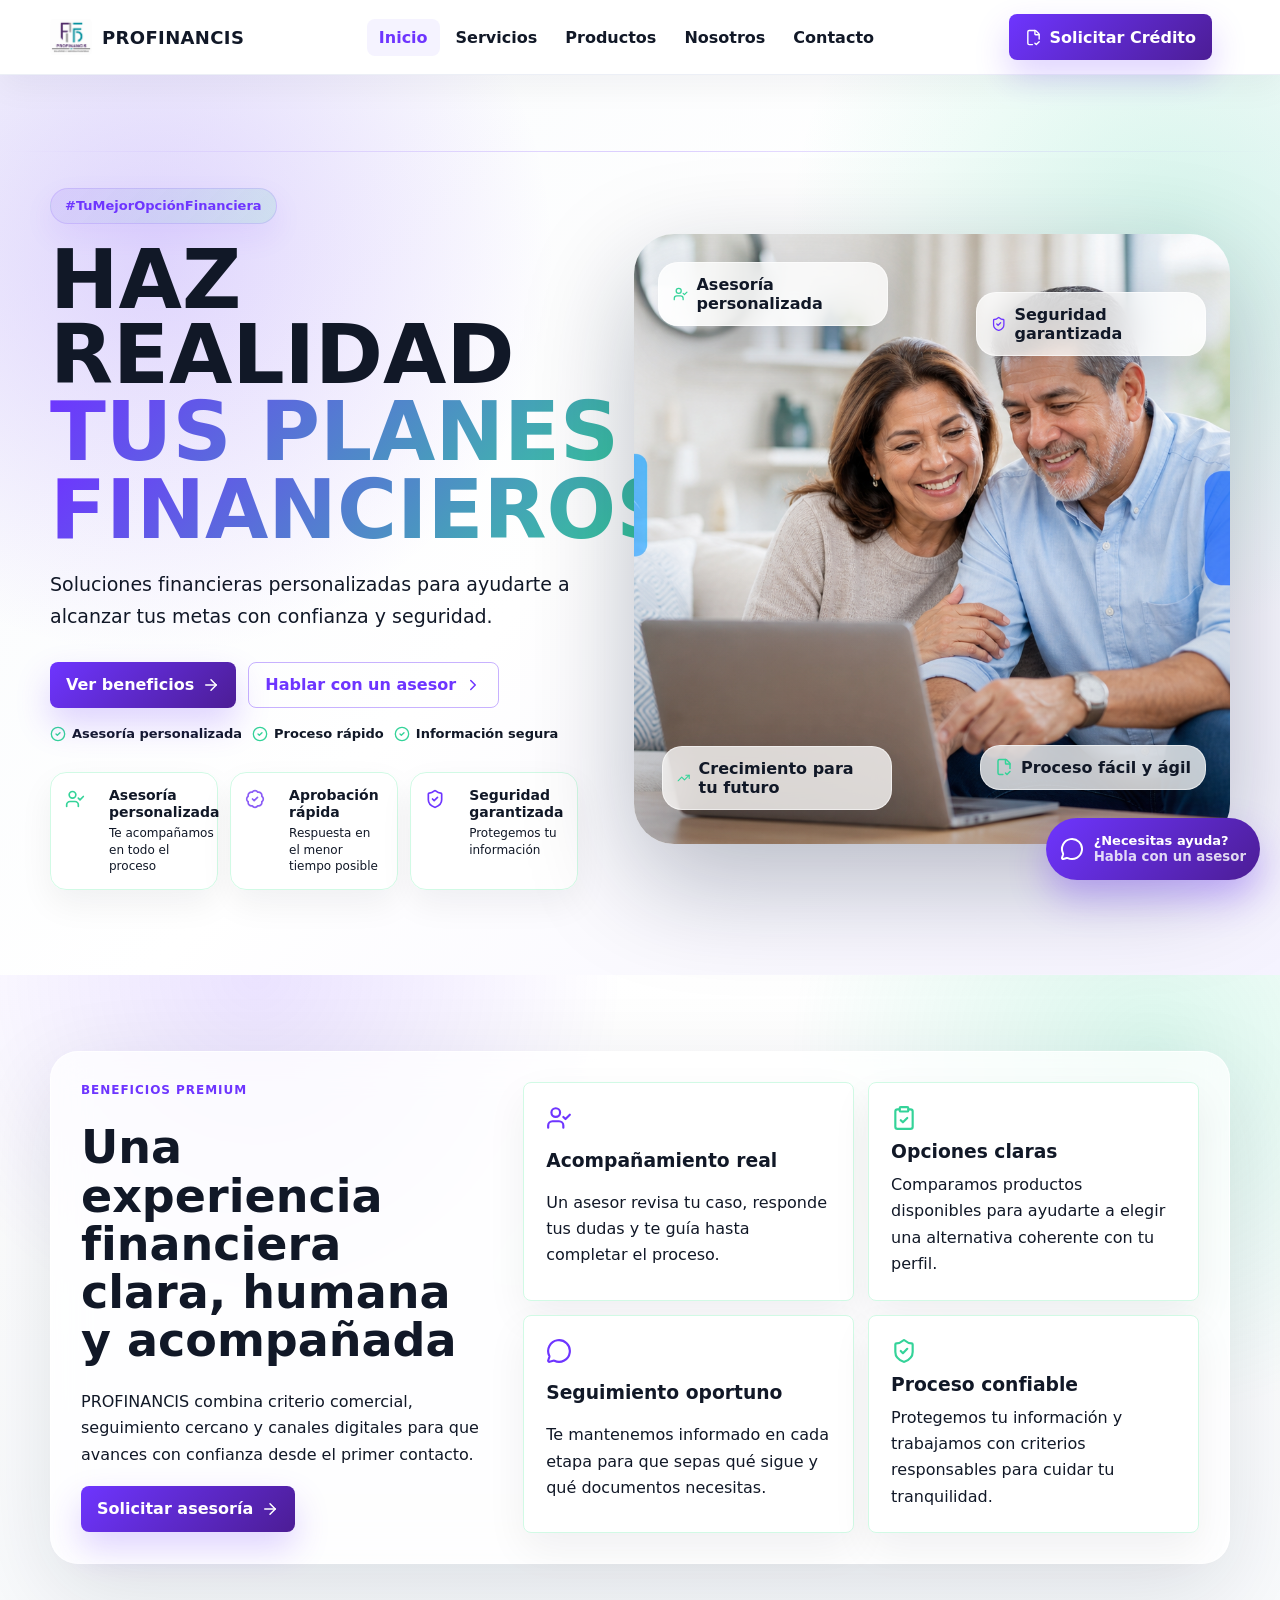
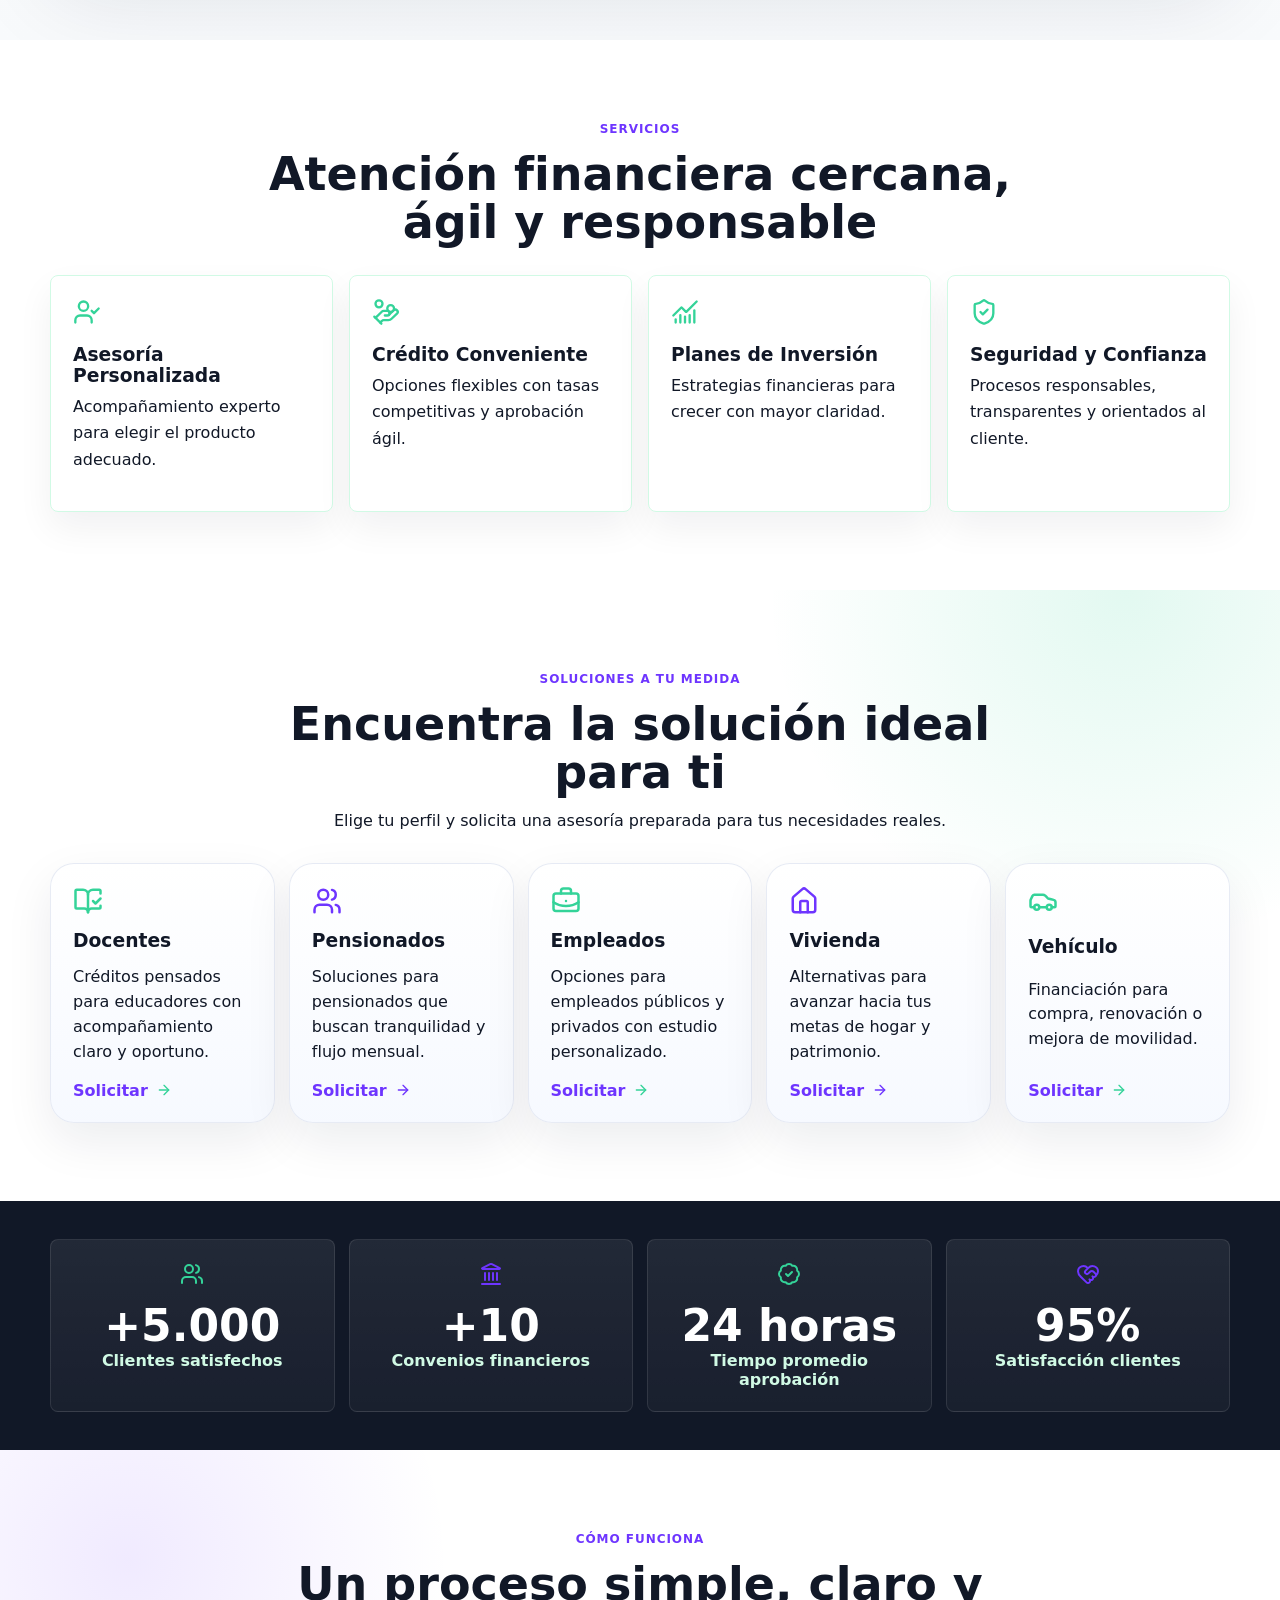
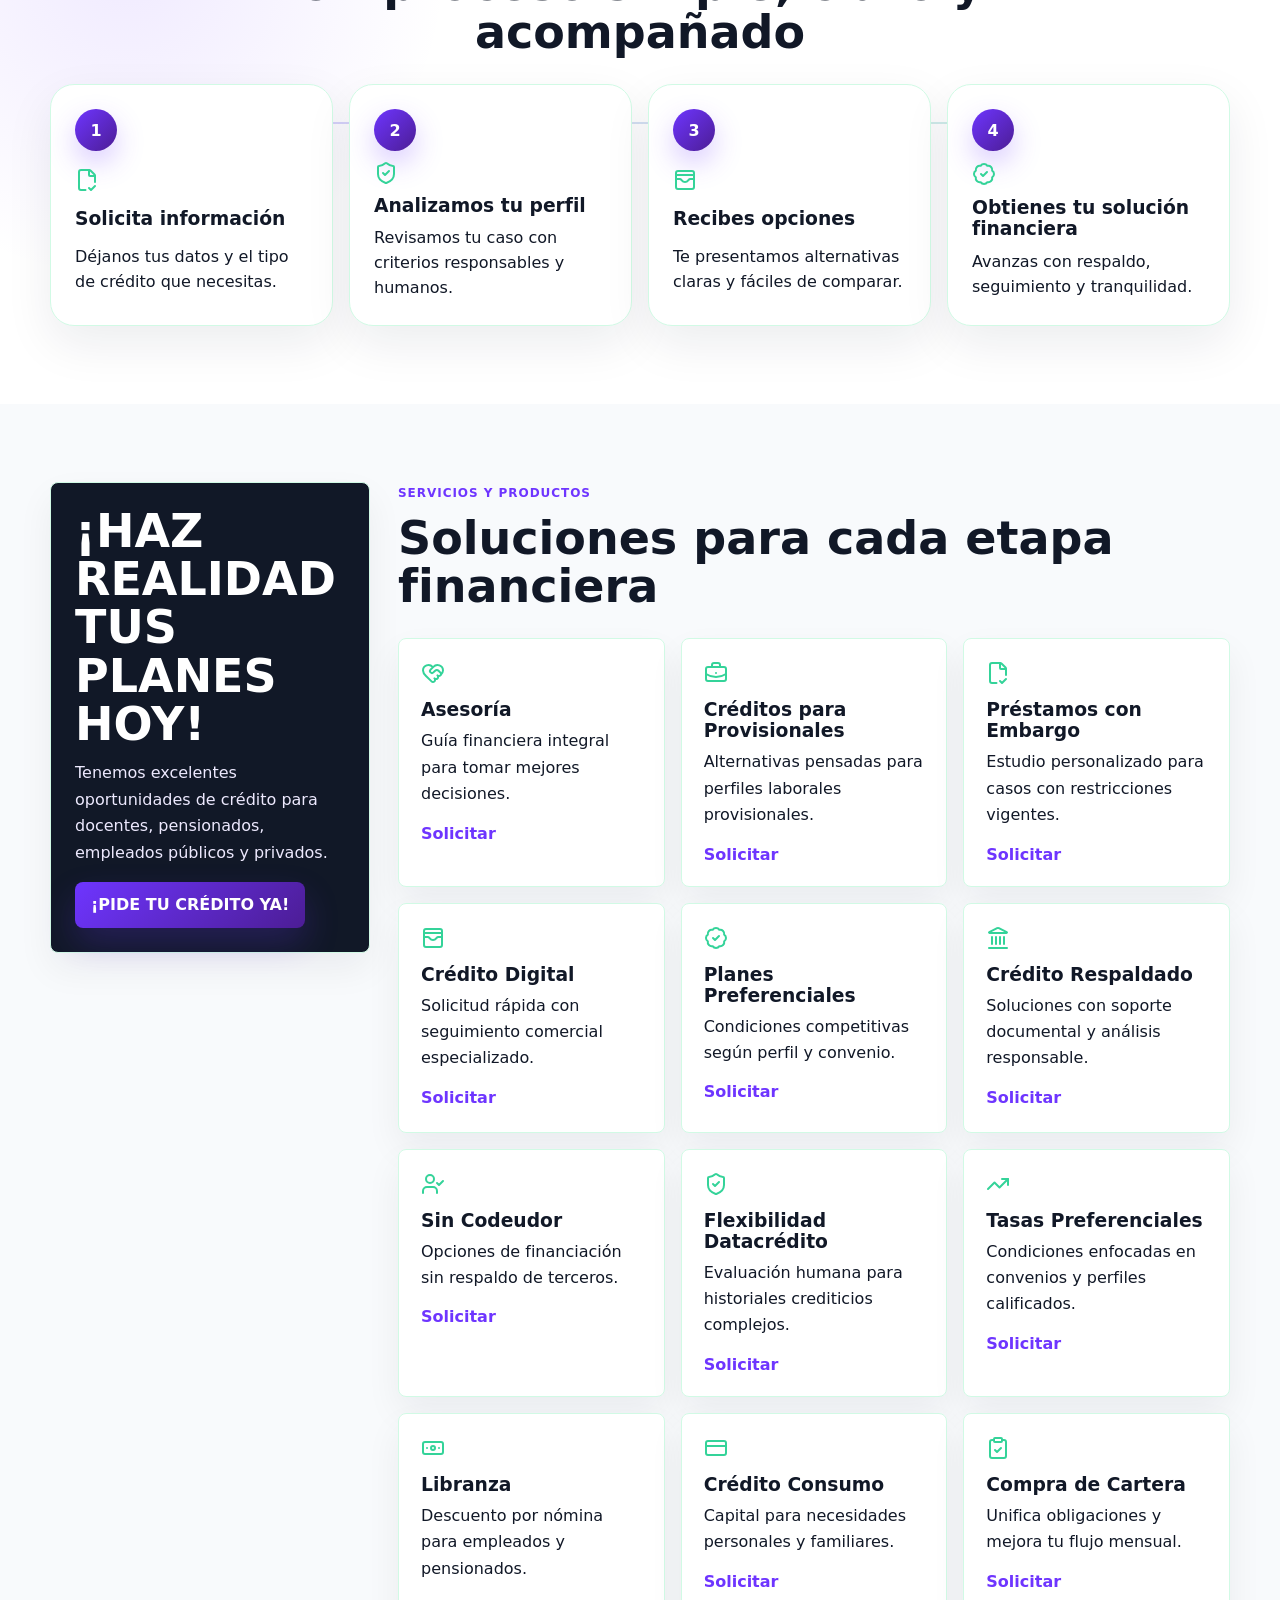
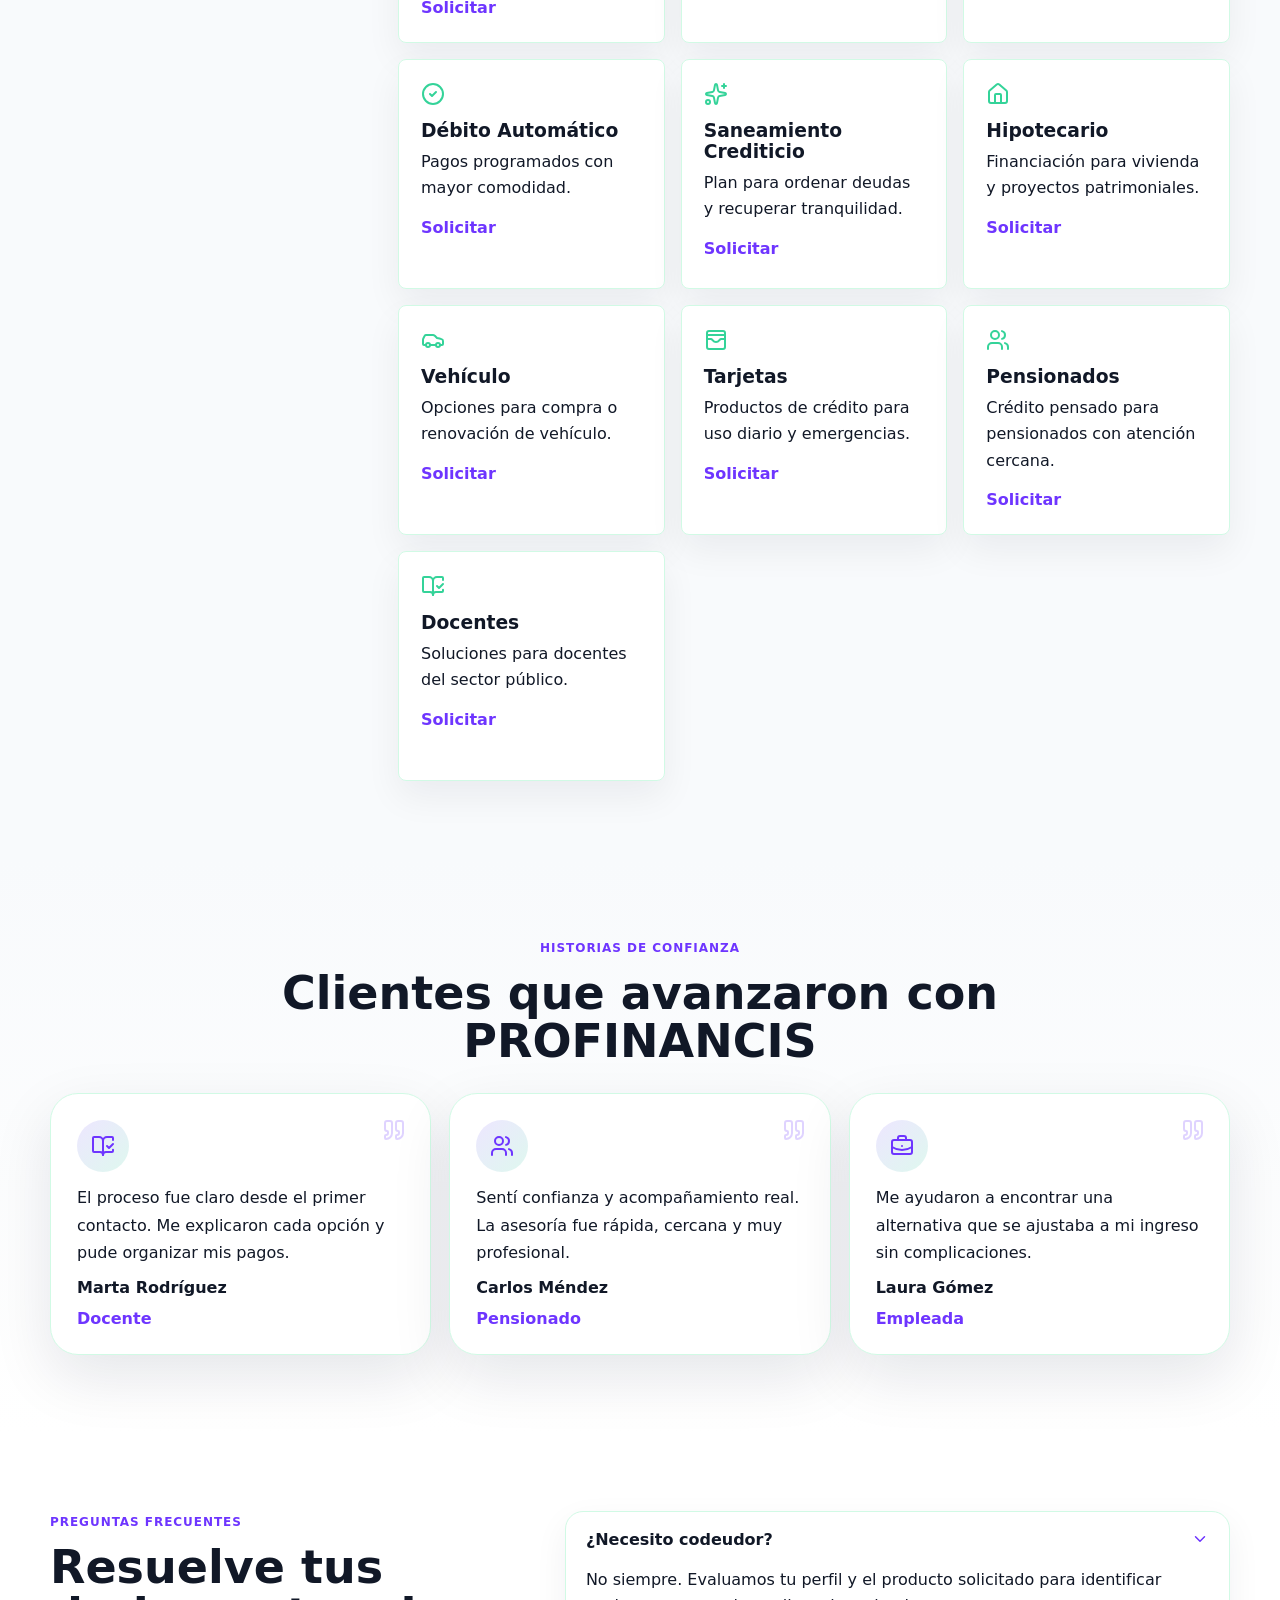
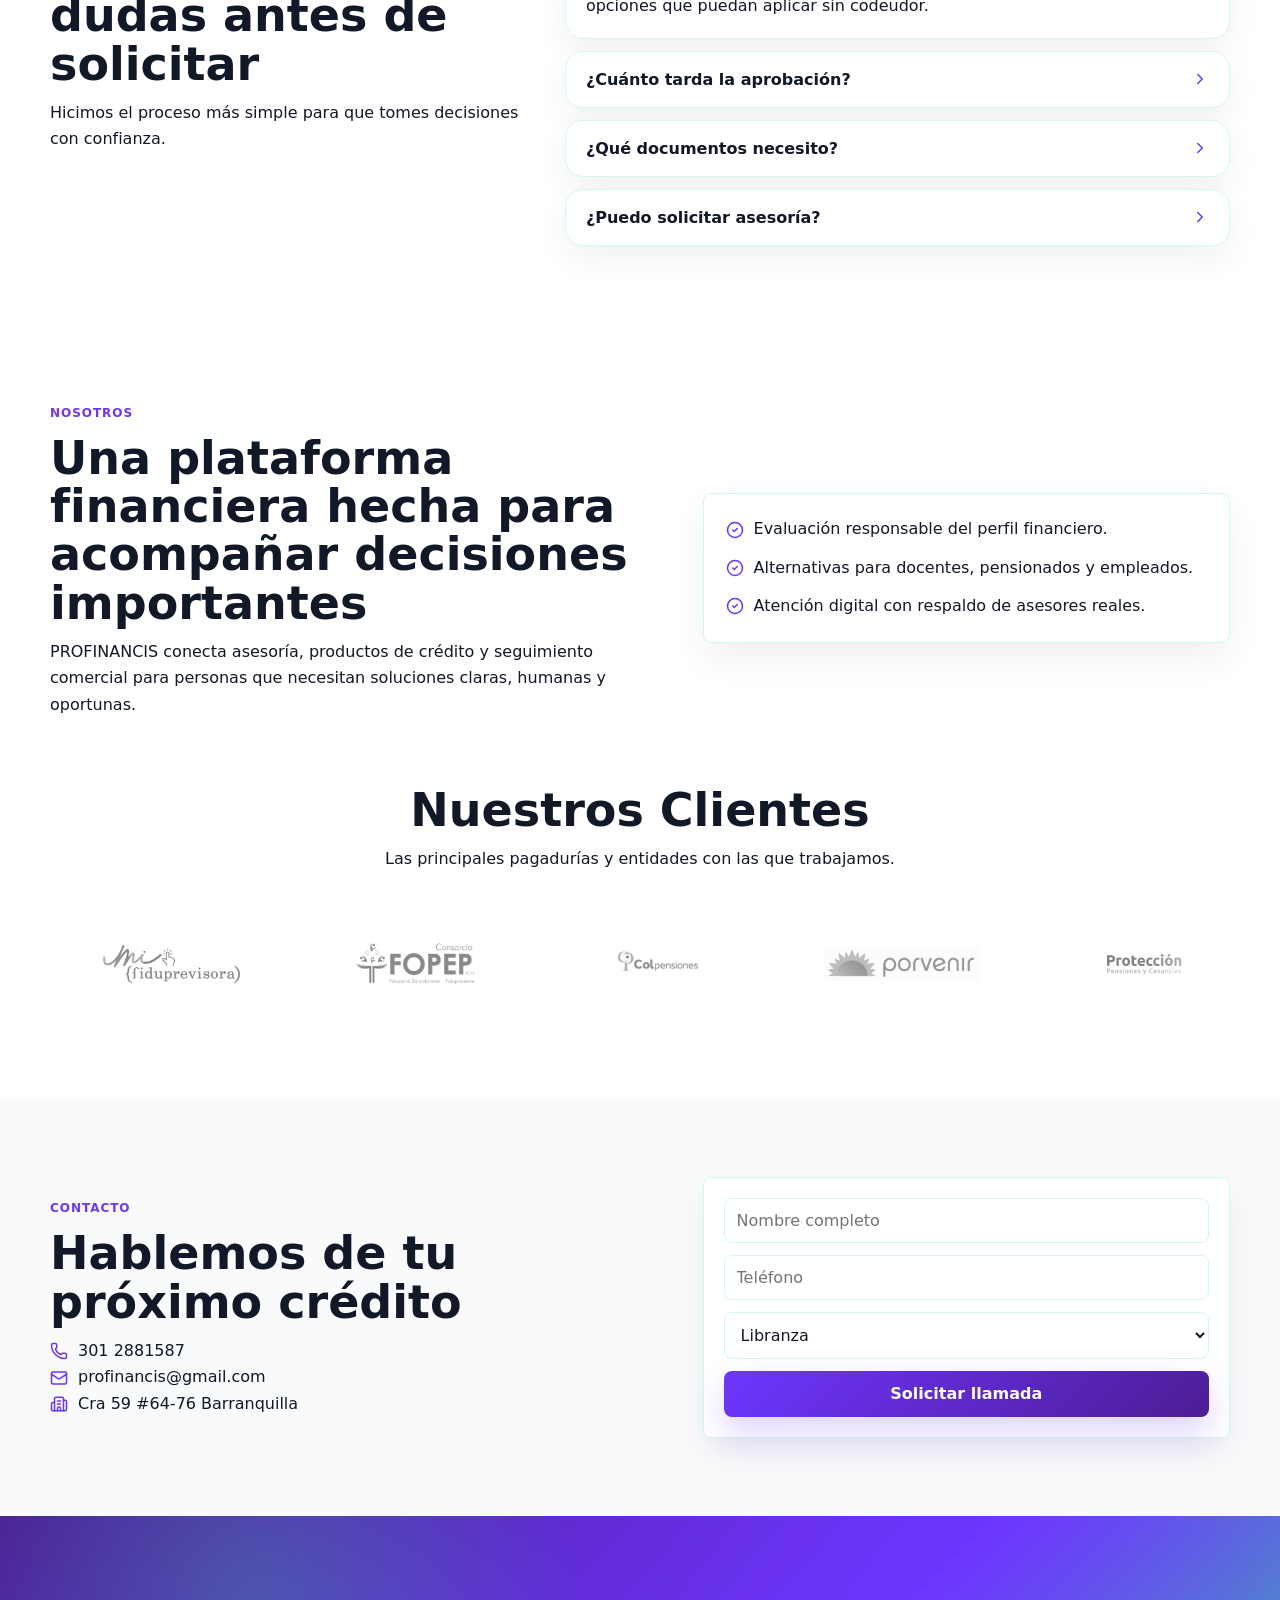
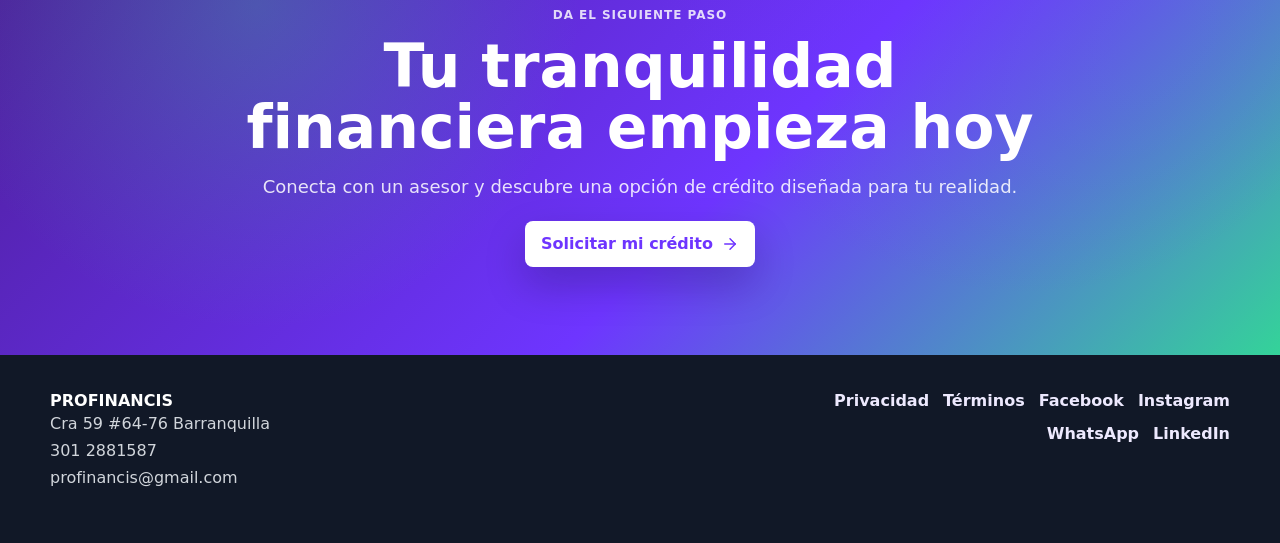
==== commit 6cde486e: "Update teachers copy" ====
--- a/index.html
+++ b/index.html
@@ -20,7 +20,7 @@
     <link rel="apple-touch-icon" href="/profinancis-logo.png" />
     <link rel="icon" type="image/png" href="/profinancis-logo.png" />
     <title>PROFINANCIS | Soluciones financieras</title>
-    <script type="module" crossorigin src="/assets/index-Cp1Zaea9.js"></script>
+    <script type="module" crossorigin src="/assets/index-Ck9hnHAk.js"></script>
     <link rel="stylesheet" crossorigin href="/assets/index-DFXgaShX.css">
   </head>
   <body>
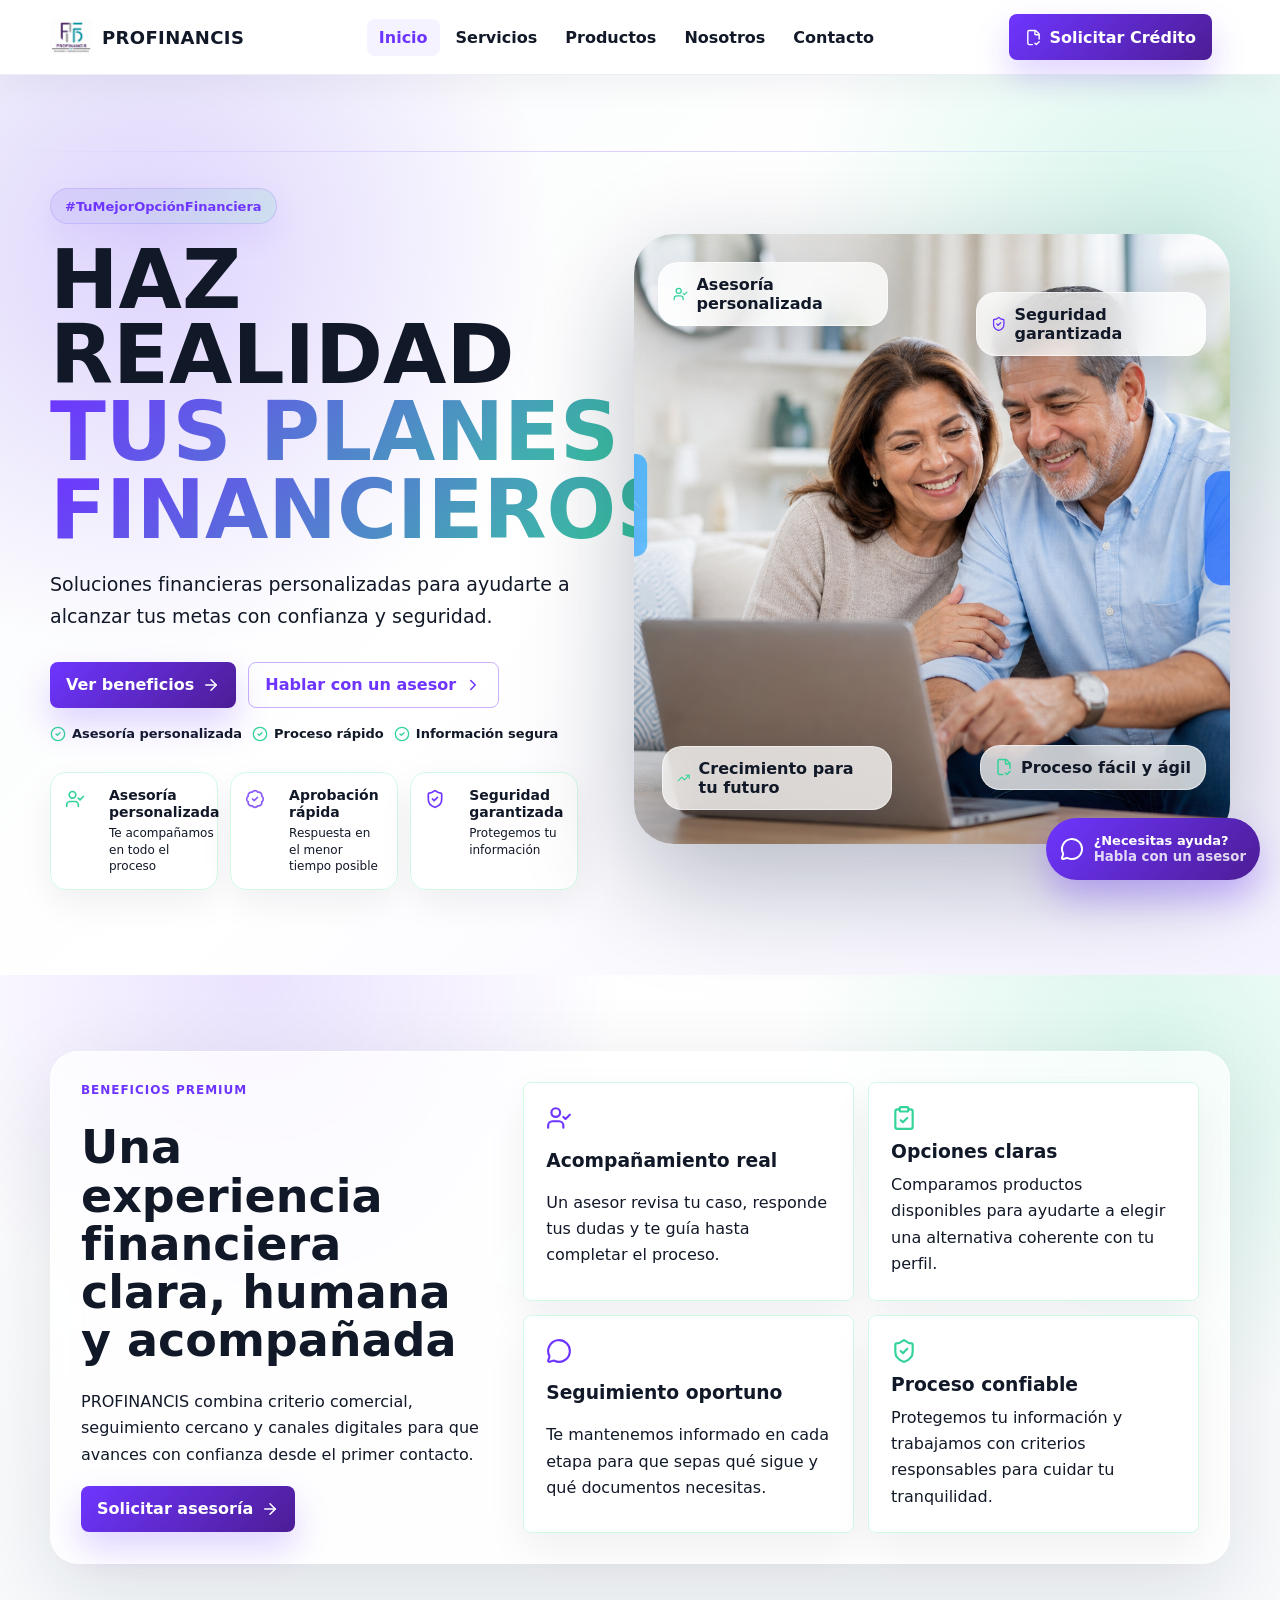
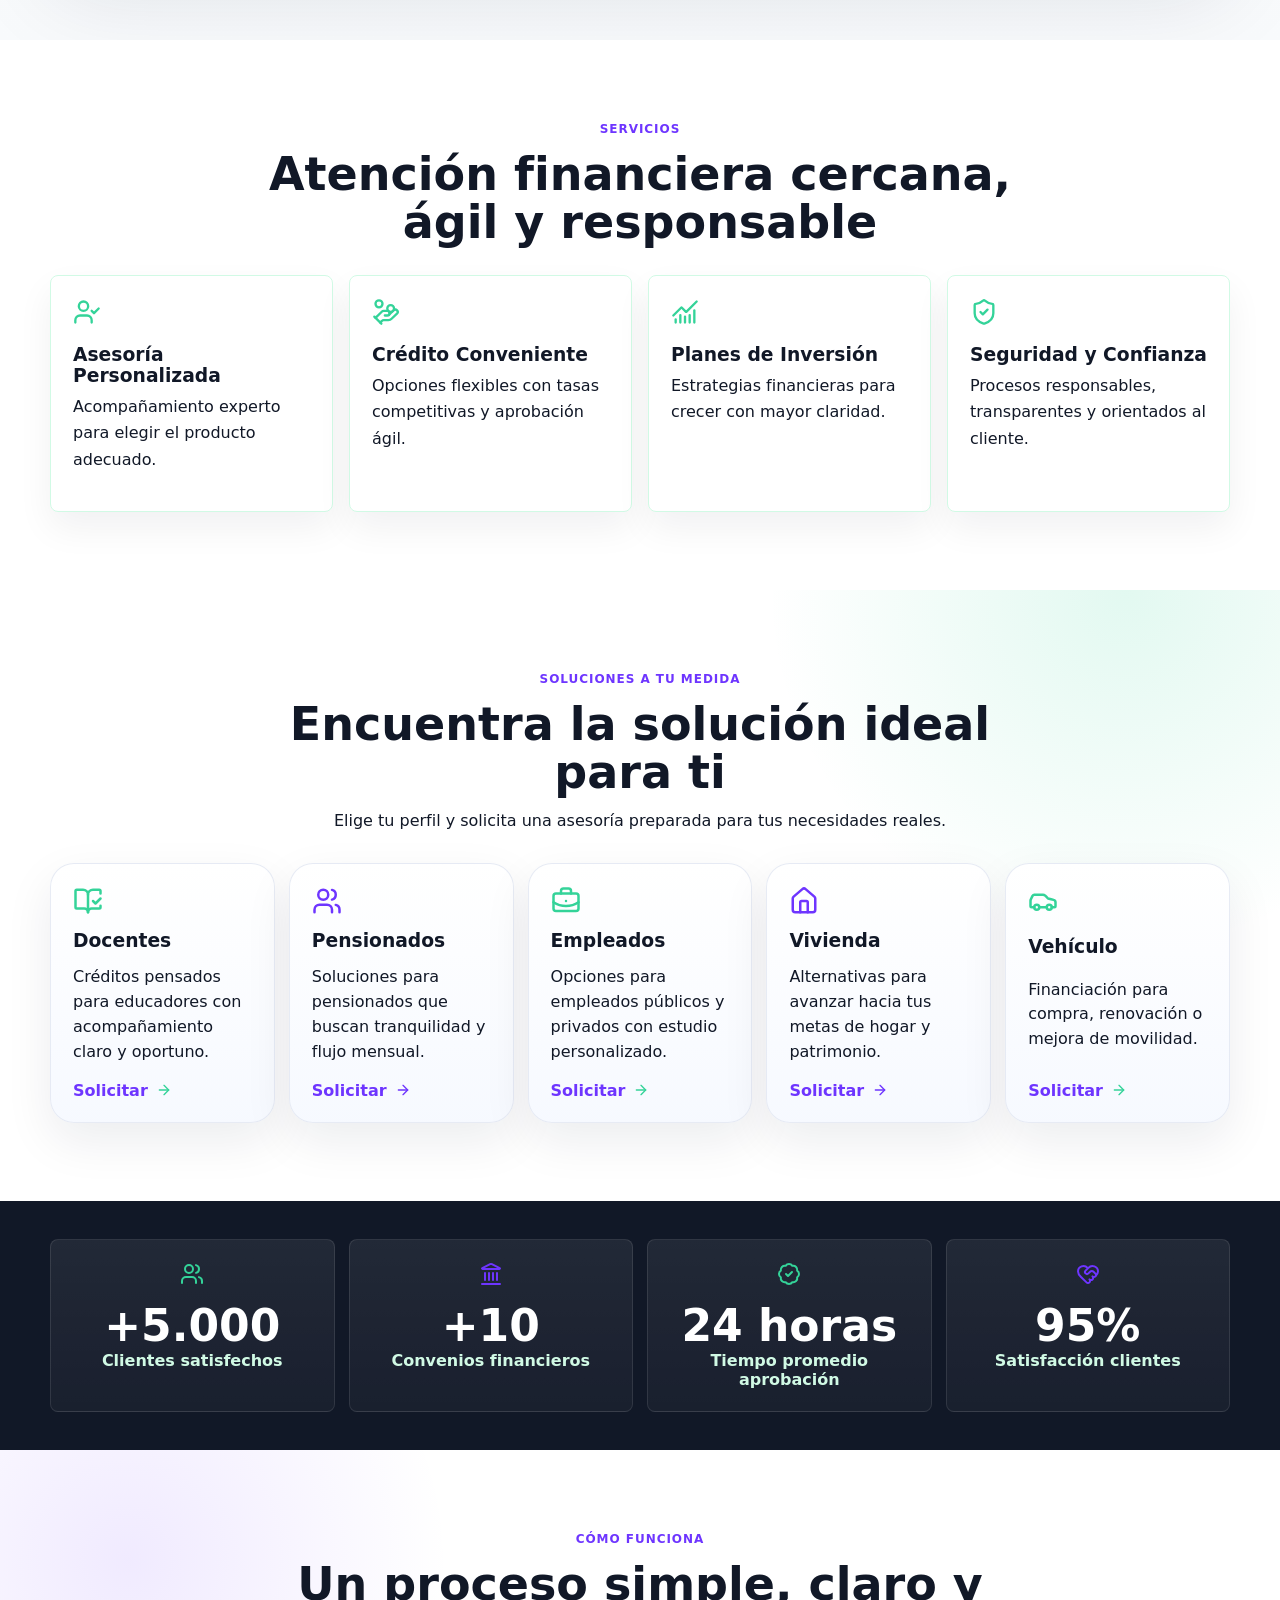
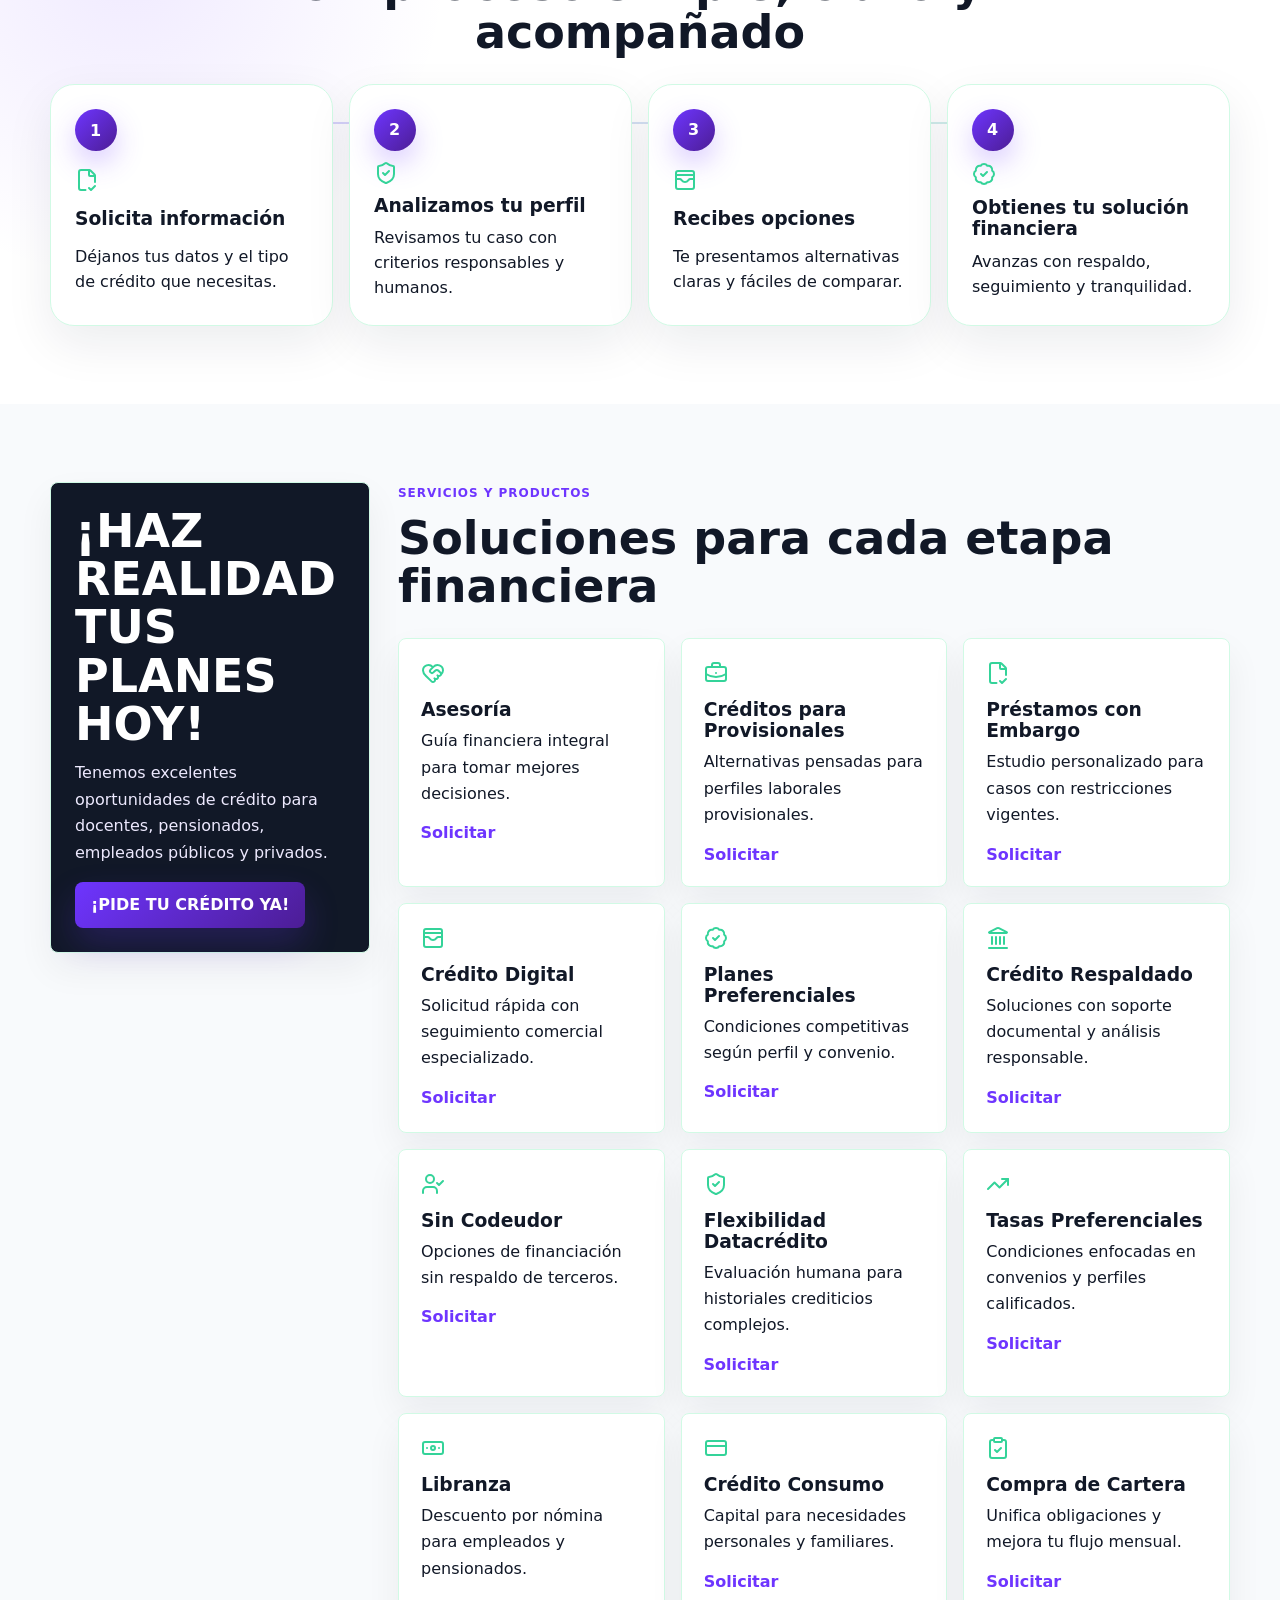
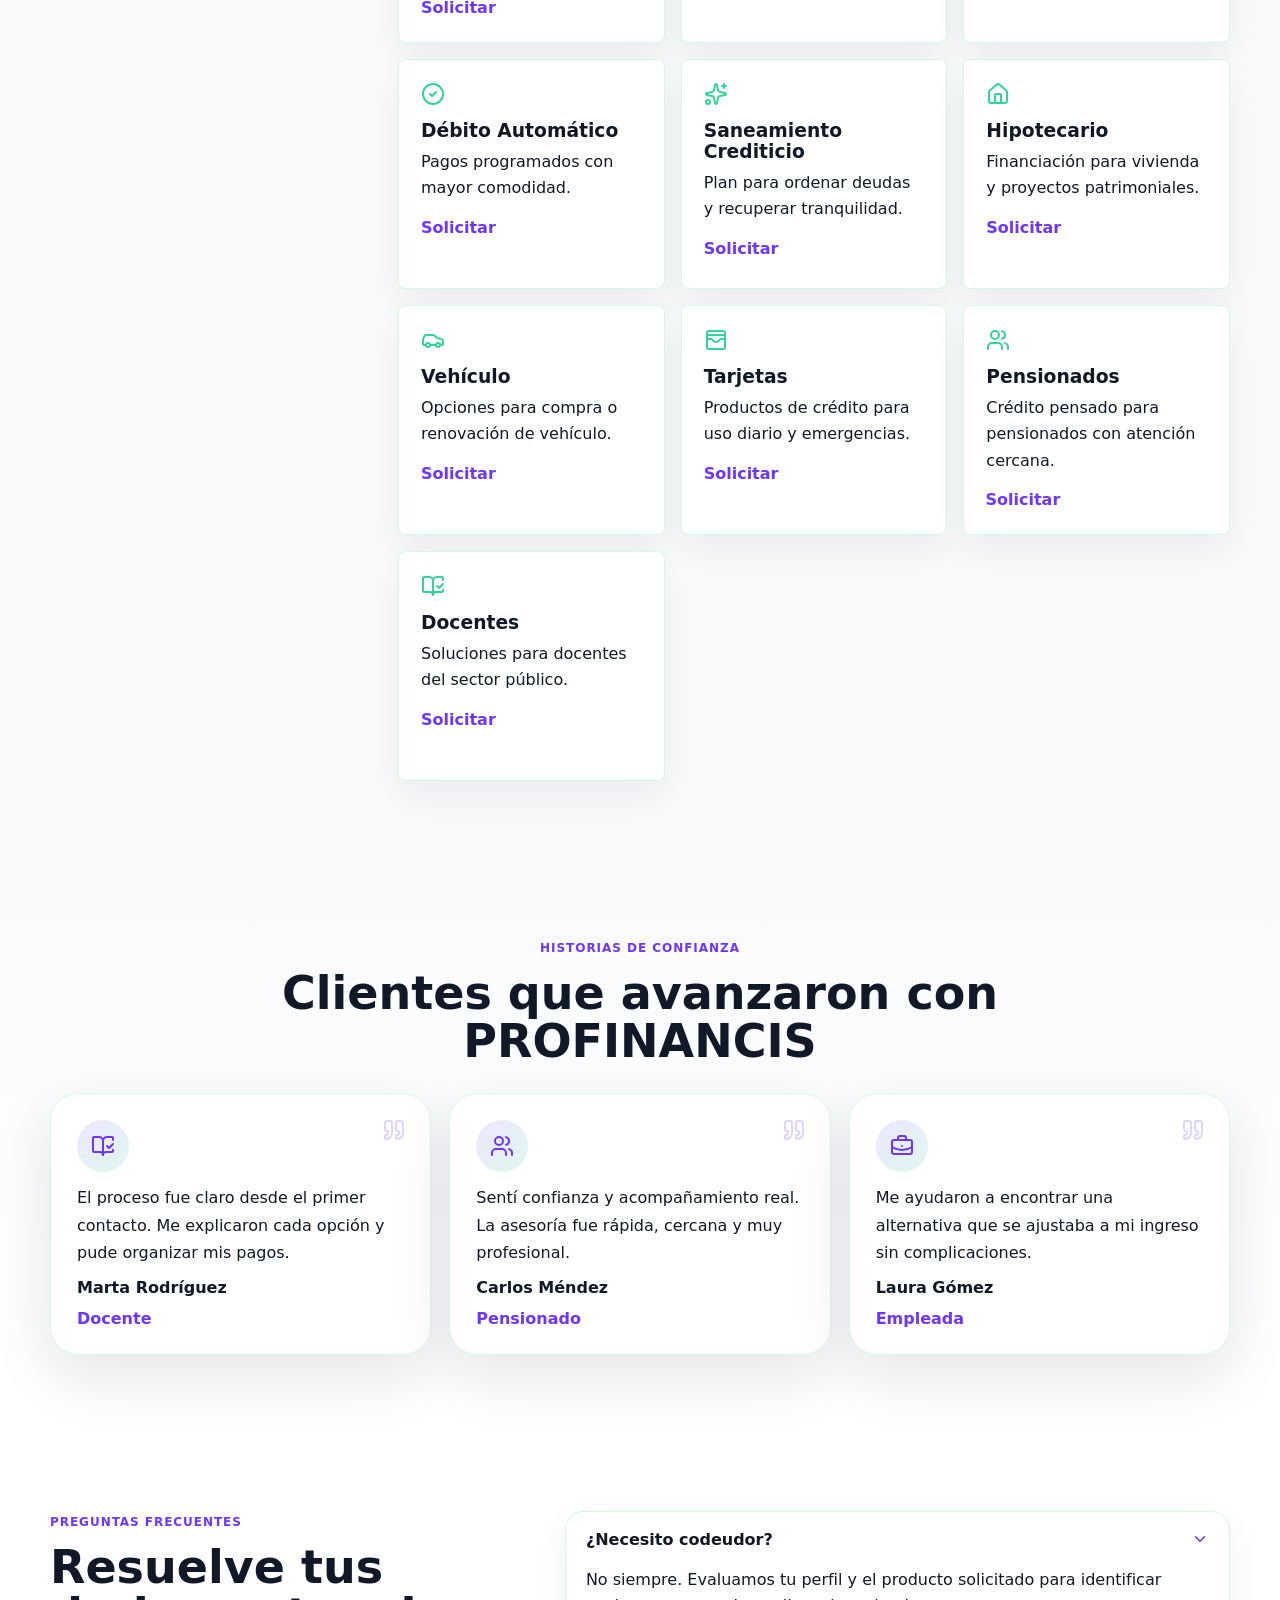
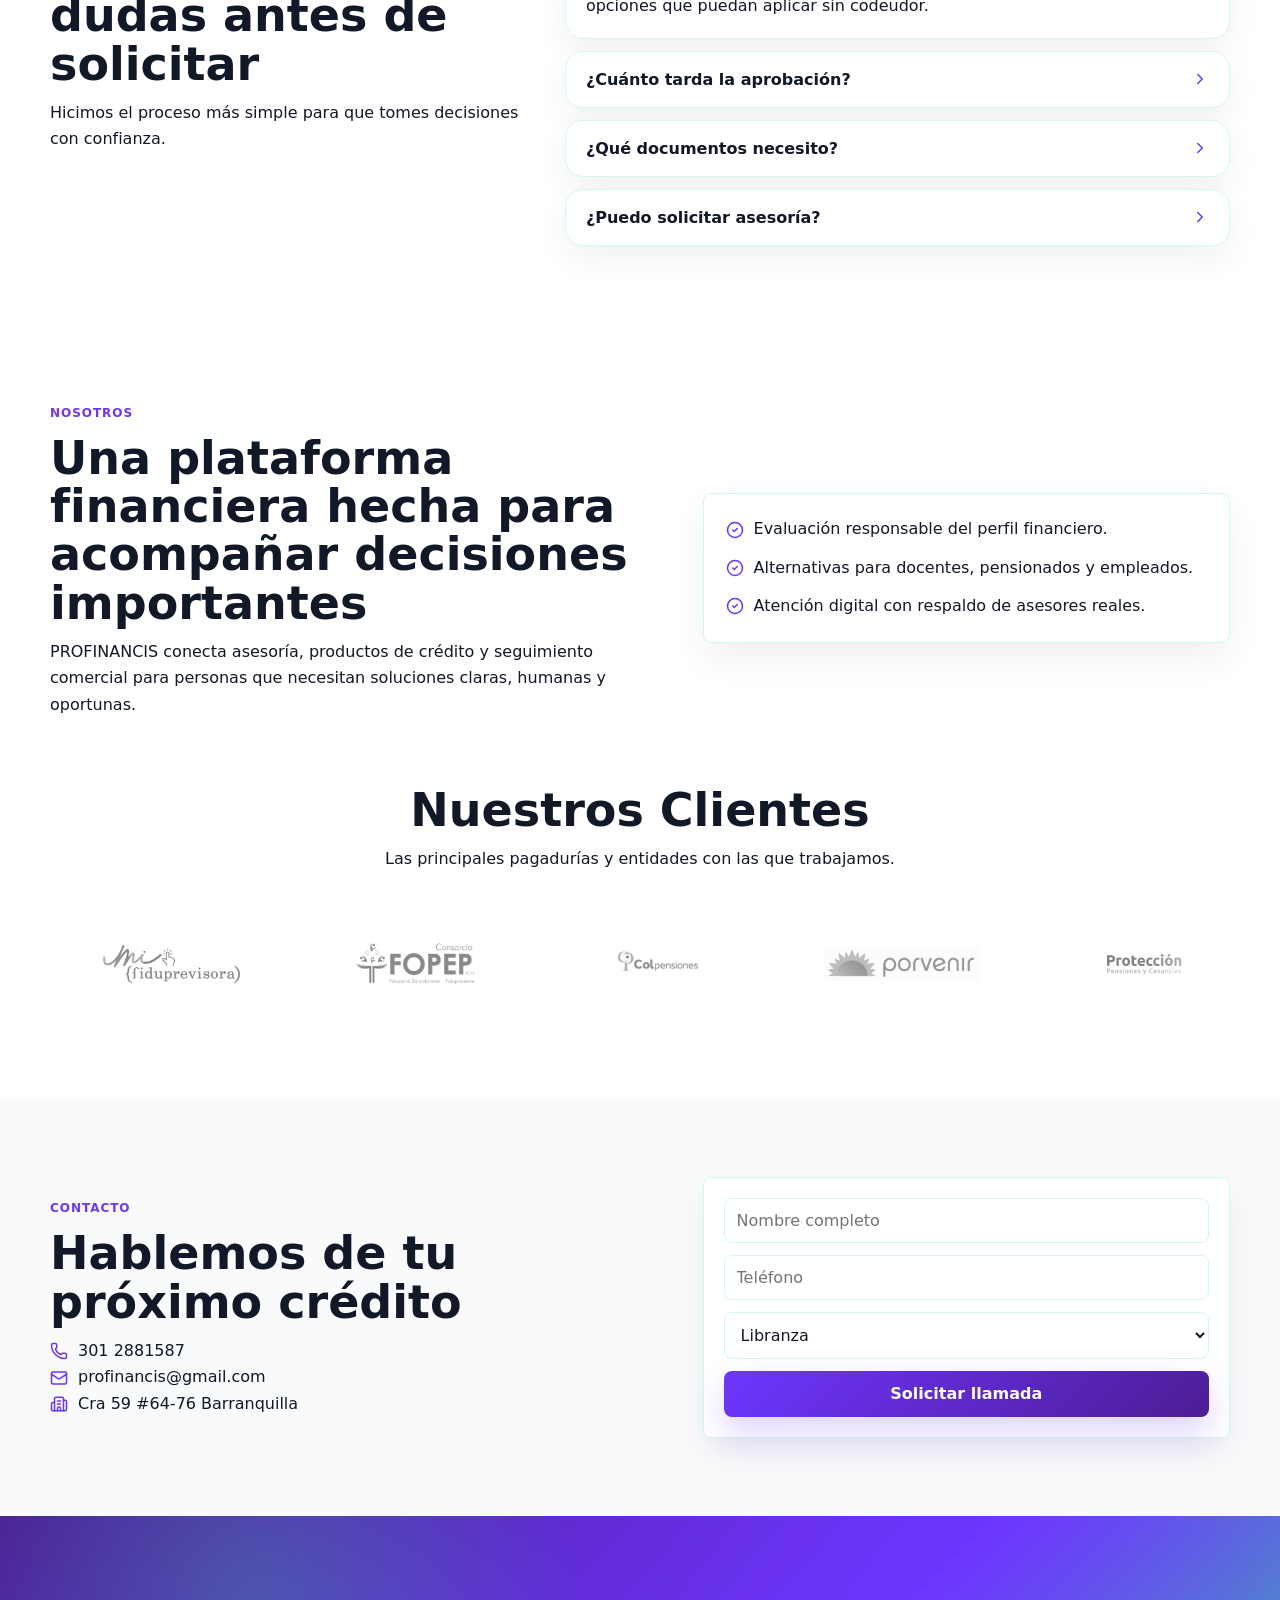
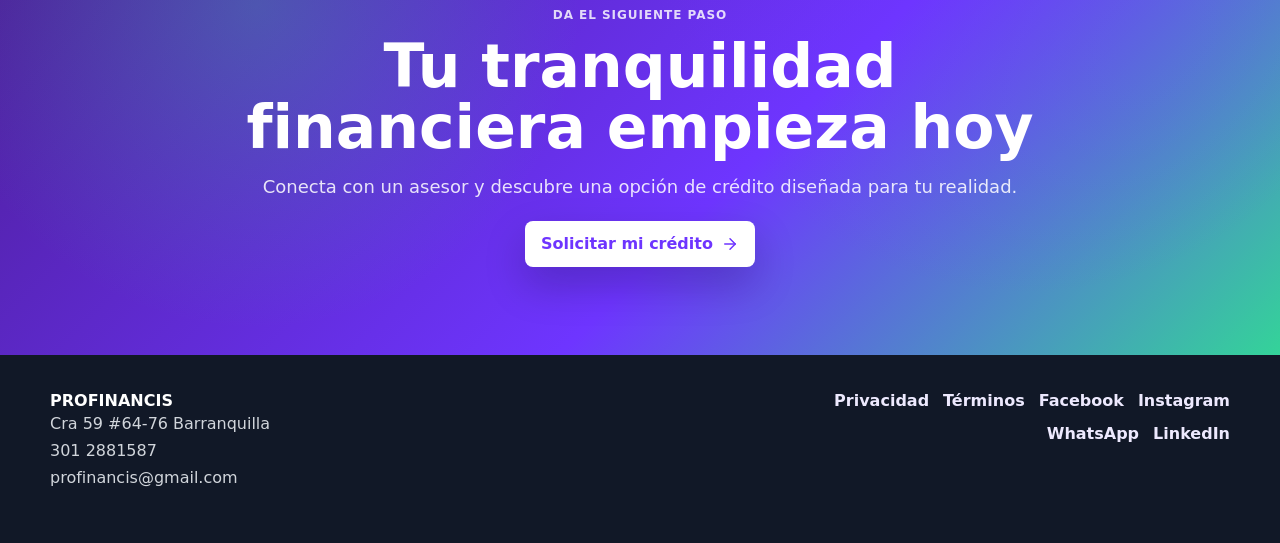
==== commit ac60e230: "Restore landing build assets" ====
--- a/index.html
+++ b/index.html
@@ -20,7 +20,7 @@
     <link rel="apple-touch-icon" href="/profinancis-logo.png" />
     <link rel="icon" type="image/png" href="/profinancis-logo.png" />
     <title>PROFINANCIS | Soluciones financieras</title>
-    <script type="module" crossorigin src="/assets/index-Ck9hnHAk.js"></script>
+    <script type="module" crossorigin src="/assets/index-B8pmbbPy.js"></script>
     <link rel="stylesheet" crossorigin href="/assets/index-DFXgaShX.css">
   </head>
   <body>
